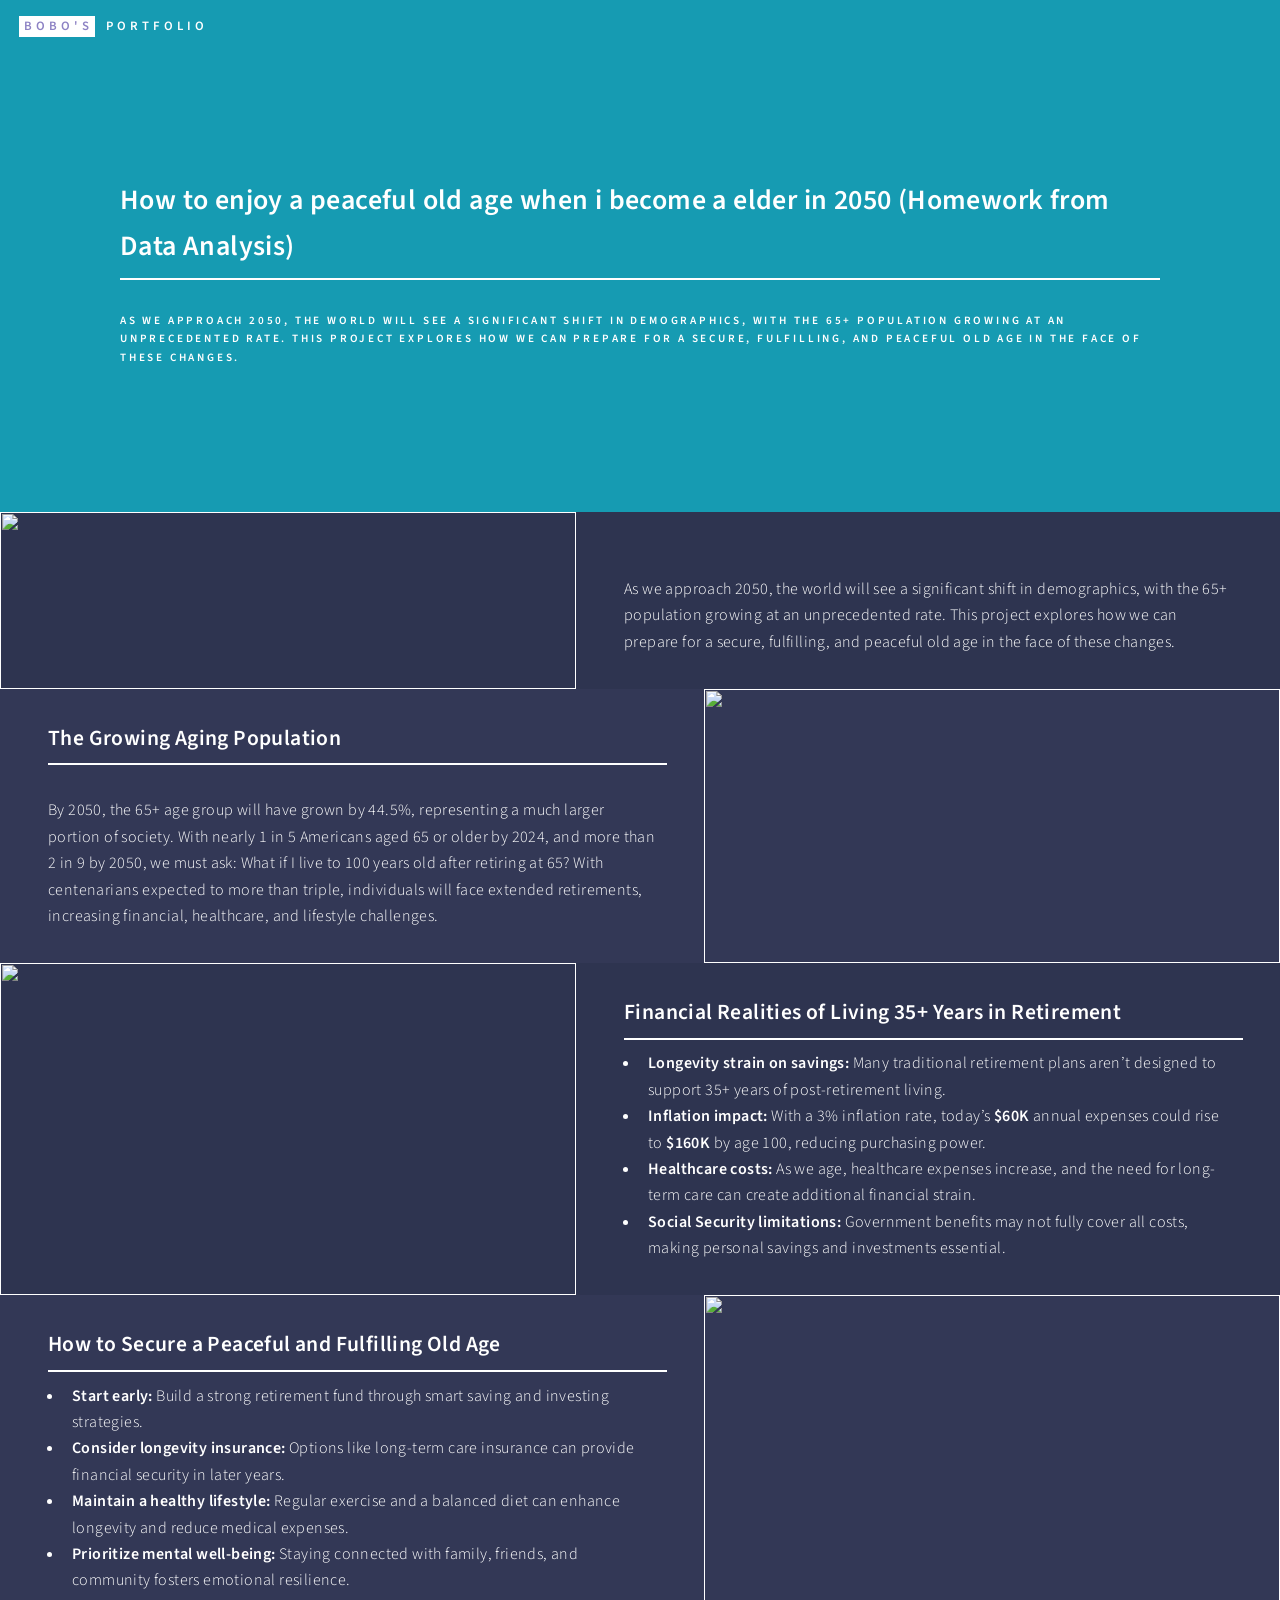
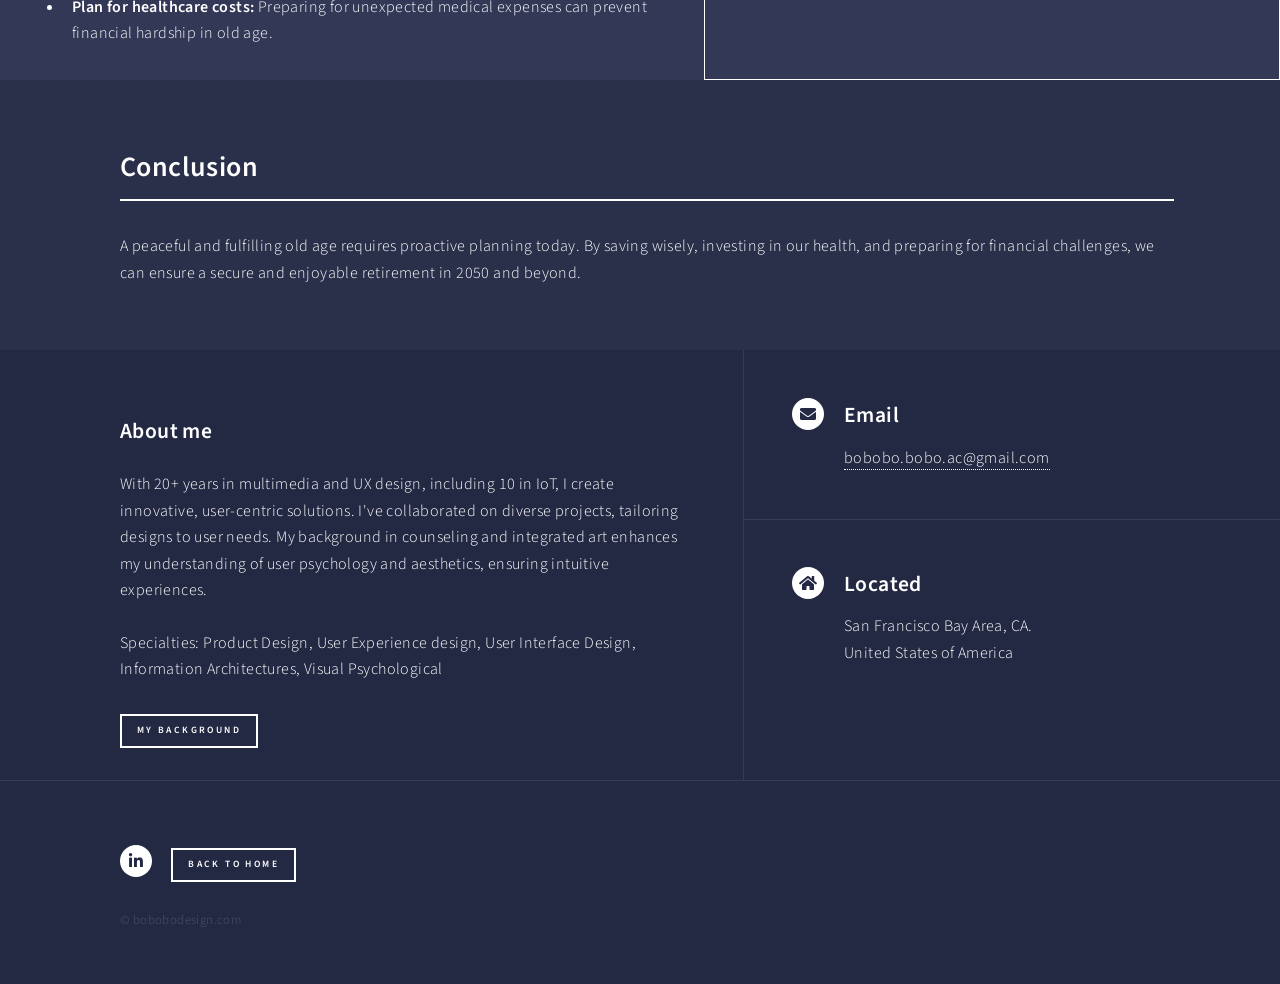
==== da1.html @ 15dc29a9 "Add files via upload" ====
<html>
	<head>
		<title>How to enjoy a peaceful old age when i become a elder in 2050 (Data Analysis Homework)
        </title>
		<meta charset="utf-8" />
		<meta name="viewport" content="width=device-width, initial-scale=1, user-scalable=no" />
		<link rel="stylesheet" href="assets/css/main.css" />
		<noscript><link rel="stylesheet" href="assets/css/noscript.css" /></noscript>
		<!-- Google tag (gtag.js) -->
<script async src="https://www.googletagmanager.com/gtag/js?id=G-2B6J5E05LQ"></script>
<script>
  window.dataLayer = window.dataLayer || [];
  function gtag(){dataLayer.push(arguments);}
  gtag('js', new Date());

  gtag('config', 'G-2B6J5E05LQ');
</script>
	</head>
	<body class="is-preload">

		<!-- Wrapper -->
			<div id="wrapper">

				<!-- Header -->
				<!-- Note: The "styleN" class below should match that of the banner element. -->
					<header id="header" class="alt style2">
						<a href="index.html" class="logo"><strong>BoBo's</strong> <span>Portfolio</span></a>
						
						
					</header>

				

				<!-- Banner -->
				<!-- Note: The "styleN" class below should match that of the header element. -->
					<section id="banner" class="style2">
						<div class="inner">
							<span class="image">
								<img src="images/DA/da.png" alt="" />
							</span>
							<header class="major">
								<h2>How to enjoy a peaceful old age when i become a elder in 2050 (Homework from Data Analysis)</h2>
							</header>
							<div class="content">
								<p>As we approach 2050, the world will see a significant shift in demographics, with the 65+ population growing at an unprecedented rate. This project explores how we can prepare for a secure, fulfilling, and peaceful old age in the face of these changes.</p>
								
							</div>
						</div>
					</section>

				<!-- Main -->
					<div id="main">

					

						<!-- Two -->
							<section id="two" class="spotlights">
								<section>
									<a href="" class="image">
										<img src="images/da/DA.001.jpeg" alt="" data-position="center center" />
									</a>
									<div class="content">
										<div class="inner">
											<header class="major">
											
											</header>
											<p>As we approach 2050, the world will see a significant shift in demographics, with the 65+ population growing at an unprecedented rate. This project explores how we can prepare for a secure, fulfilling, and peaceful old age in the face of these changes.</p>
											
										</div>
									</div>
								</section>
								
								<section>
									<a href="" class="image">
										<img src="images/da/DA.002.jpeg" alt="" data-position="25% 25%" />
									</a>
									<div class="content">
										<div class="inner">
											<header class="major">
												<h3>The Growing Aging Population</h3>
											</header>
											<p>By 2050, the 65+ age group will have grown by 44.5%, representing a much larger portion of society. With nearly 1 in 5 Americans aged 65 or older by 2024, and more than 2 in 9 by 2050, we must ask: What if I live to 100 years old after retiring at 65?

                                                With centenarians expected to more than triple, individuals will face extended retirements, increasing financial, healthcare, and lifestyle challenges.
												
										
											</p>
											
										</div>
									</div>
								</section>

                                <section>
									<a href="" class="image">
										<img src="images/da/DA.003.jpeg" alt="" data-position="center center" />
									</a>
									<div class="content">
										<div class="inner">
											<header class="major">
                                                <h3>Financial Realities of Living 35+ Years in Retirement</h3>
                                                <p>
                                                <ul>
                                                    <li><strong>Longevity strain on savings:</strong> Many traditional retirement plans aren’t designed to support 35+ years of post-retirement living.</li>
                                                    <li><strong>Inflation impact:</strong> With a 3% inflation rate, today’s <strong>$60K</strong> annual expenses could rise to <strong>$160K</strong> by age 100, reducing purchasing power.</li>
                                                    <li><strong>Healthcare costs:</strong> As we age, healthcare expenses increase, and the need for long-term care can create additional financial strain.</li>
                                                    <li><strong>Social Security limitations:</strong> Government benefits may not fully cover all costs, making personal savings and investments essential.</li>
                                                </ul></p>
										</div>
									</div>
								</section>
								
								<section>
									<a href="" class="image">
										<img src="images/da/DA.004.jpeg" alt="" data-position="25% 25%" />
									</a>
									<div class="content">
										<div class="inner">
											<header class="major">
                                                <h3>How to Secure a Peaceful and Fulfilling Old Age</h3>
                                                <ul>
                                                    <li><strong>Start early:</strong> Build a strong retirement fund through smart saving and investing strategies.</li>
                                                    <li><strong>Consider longevity insurance:</strong> Options like long-term care insurance can provide financial security in later years.</li>
                                                    <li><strong>Maintain a healthy lifestyle:</strong> Regular exercise and a balanced diet can enhance longevity and reduce medical expenses.</li>
                                                    <li><strong>Prioritize mental well-being:</strong> Staying connected with family, friends, and community fosters emotional resilience.</li>
                                                    <li><strong>Plan for healthcare costs:</strong> Preparing for unexpected medical expenses can prevent financial hardship in old age.</li>
                                                </ul>
											
										</div>
									</div>
								</section>
							</section>

						<!-- Three -->
							<section id="three">
								<div class="inner">
									<header class="major">
										<h2>Conclusion</h2>
									</header>
									<p>
                                    A peaceful and fulfilling old age requires proactive planning today. By saving wisely, investing in our health, and preparing for financial challenges, we can ensure a secure and enjoyable retirement in 2050 and beyond.	
									</p>	
								</div>
							</section>

					</div>

				<!-- Contact -->
				<section id="contact">
					<div class="inner">
						<section>
							<div>
								<h3>About me</h3>
								<p>With 20+ years in multimedia and UX design, including 10 in IoT, I create innovative, user-centric solutions. I've collaborated on diverse projects, tailoring designs to user needs. 
									My background in counseling and integrated art enhances my understanding of user psychology and aesthetics, ensuring intuitive experiences.</br></br>

									Specialties: Product Design, User Experience design, User Interface Design, Information Architectures, Visual Psychological
								</p>
							<a class="button small" href="cv.html">My background</a>
							</div>
						</section>
						<section class="split">
							<section>
								<div class="contact-method">
									<span class="icon solid alt fa-envelope"></span>
									<h3>Email</h3>
									<a href="#">bobobo.bobo.ac@gmail.com</a>
								</div>
							</section>
						
						
							<section>
								<div class="contact-method">
									<span class="icon solid alt fa-home"></span>
									<h3>Located</h3>
									<span>San Francisco Bay Area, CA.<br />
									United States of America</span>
								</div>
							</section>
						</section>
					</div>
				</section>

			<!-- Footer -->
				<footer id="footer">
					<div class="inner">
						<ul class="icons">
							
							<li><a href="https://www.linkedin.com/in/boboyee/" class="icon brands alt fa-linkedin-in" target="_blank"><span class="label">LinkedIn</span></a></li>
							<li><a class="button small" href="index.html">Back to home</a></li>
						</ul>
						<ul class="copyright">
							<li>&copy; bobobodesign.com</li>
						</ul>
					</div>
				</footer>

			</div>

		<!-- Scripts -->
			<script src="assets/js/jquery.min.js"></script>
			<script src="assets/js/jquery.scrolly.min.js"></script>
			<script src="assets/js/jquery.scrollex.min.js"></script>
			<script src="assets/js/browser.min.js"></script>
			<script src="assets/js/breakpoints.min.js"></script>
			<script src="assets/js/util.js"></script>
			<script src="assets/js/main.js"></script>

	</body>
</html>
---- assets/css/main.css ----
@import url(fontawesome-all.min.css);
@import url("https://fonts.googleapis.com/css?family=Source+Sans+Pro:300,300italic,600,600italic");

/*
	Forty by HTML5 UP
	html5up.net | @ajlkn
	Free for personal and commercial use under the CCA 3.0 license (html5up.net/license)
*/

html, body, div, span, applet, object,
iframe, h1, h2, h3, h4, h5, h6, p, blockquote,
pre, a, abbr, acronym, address, big, cite,
code, del, dfn, em, img, ins, kbd, q, s, samp,
small, strike, strong, sub, sup, tt, var, b,
u, i, center, dl, dt, dd, ol, ul, li, fieldset,
form, label, legend, table, caption, tbody,
tfoot, thead, tr, th, td, article, aside,
canvas, details, embed, figure, figcaption,
footer, header, hgroup, menu, nav, output, ruby,
section, summary, time, mark, audio, video {
	margin: 0;
	padding: 0;
	border: 0;
	font-size: 100%;
	font: inherit;
	vertical-align: baseline;}

article, aside, details, figcaption, figure,
footer, header, hgroup, menu, nav, section {
	display: block;}

body {
	line-height: 1;
}

ol, ul {
	list-style: none;
}

blockquote, q {
	quotes: none;
}

	blockquote:before, blockquote:after, q:before, q:after {
		content: '';
		content: none;
	}

table {
	border-collapse: collapse;
	border-spacing: 0;
}

body {
	-webkit-text-size-adjust: none;
}

mark {
	background-color: transparent;
	color: inherit;
}

input::-moz-focus-inner {
	border: 0;
	padding: 0;
}

input, select, textarea {
	-moz-appearance: none;
	-webkit-appearance: none;
	-ms-appearance: none;
	appearance: none;
}

/* Basic */

	@-ms-viewport {
		width: device-width;
	}

	body {
		-ms-overflow-style: scrollbar;
	}

	@media screen and (max-width: 480px) {

		html, body {
			min-width: 320px;
		}

	}

	html {
		box-sizing: border-box;
	}

	*, *:before, *:after {
		box-sizing: inherit;
	}

	body {
		background: #242943;
	}

		body.is-preload *, body.is-preload *:before, body.is-preload *:after {
			-moz-animation: none !important;
			-webkit-animation: none !important;
			-ms-animation: none !important;
			animation: none !important;
			-moz-transition: none !important;
			-webkit-transition: none !important;
			-ms-transition: none !important;
			transition: none !important;
		}

/* Type */

	body, input, select, textarea {
		color: #ffffff;
		font-family: "Source Sans Pro", Helvetica, sans-serif;
		font-size: 17pt;
		font-weight: 300;
		letter-spacing: 0.025em;
		line-height: 1.65;
	}

		@media screen and (max-width: 1680px) {

			body, input, select, textarea {
				font-size: 14pt;
			}

		}

		@media screen and (max-width: 1280px) {

			body, input, select, textarea {
				font-size: 12pt;
			}

		}

		@media screen and (max-width: 360px) {

			body, input, select, textarea {
				font-size: 11pt;
			}

		}

	a {
		-moz-transition: color 0.2s ease-in-out, border-bottom-color 0.2s ease-in-out;
		-webkit-transition: color 0.2s ease-in-out, border-bottom-color 0.2s ease-in-out;
		-ms-transition: color 0.2s ease-in-out, border-bottom-color 0.2s ease-in-out;
		transition: color 0.2s ease-in-out, border-bottom-color 0.2s ease-in-out;
		border-bottom: dotted 1px;
		color: inherit;
		text-decoration: none;
	}

		a:hover {
			border-bottom-color: transparent;
			color: #9bf1ff !important;
		}

		a:active {
			color: #53e3fb !important;
		}

	strong, b {
		color: #ffffff;
		font-weight: 600;
	}

	em, i {
		font-style: italic;
	}

	p {
		margin: 0 0 2em 0;
	}

	h1, h2, h3, h4, h5, h6 {
		color: #ffffff;
		font-weight: 600;
		line-height: 1.65;
		margin: 0 0 1em 0;
	}

		h1 a, h2 a, h3 a, h4 a, h5 a, h6 a {
			color: inherit;
			border-bottom: 0;
		}

	h1 {
		font-size: 2.5em;
	}

	h2 {
		font-size: 1.75em;
	}

	h3 {
		font-size: 1.35em;
	}

	h4 {
		font-size: 1.1em;
	}

	h5 {
		font-size: 0.9em;
	}

	h6 {
		font-size: 0.7em;
	}

	@media screen and (max-width: 736px) {

		h1 {
			font-size: 2em;
		}

		h2 {
			font-size: 1.5em;
		}

		h3 {
			font-size: 1.25em;
		}

	}

	sub {
		font-size: 0.8em;
		position: relative;
		top: 0.5em;
	}

	sup {
		font-size: 0.8em;
		position: relative;
		top: -0.5em;
	}

	blockquote {
		border-left: solid 4px rgba(212, 212, 255, 0.1);
		font-style: italic;
		margin: 0 0 2em 0;
		padding: 0.5em 0 0.5em 2em;
	}

	code {
		background: rgba(212, 212, 255, 0.035);
		font-family: "Courier New", monospace;
		font-size: 0.9em;
		margin: 0 0.25em;
		padding: 0.25em 0.65em;
	}

	pre {
		-webkit-overflow-scrolling: touch;
		font-family: "Courier New", monospace;
		font-size: 0.9em;
		margin: 0 0 2em 0;
	}

		pre code {
			display: block;
			line-height: 1.75;
			padding: 1em 1.5em;
			overflow-x: auto;
		}

	hr {
		border: 0;
		border-bottom: solid 1px rgba(212, 212, 255, 0.1);
		margin: 2em 0;
	}

		hr.major {
			margin: 3em 0;
		}

	.align-left {
		text-align: left;
	}

	.align-center {
		text-align: center;
	}

	.align-right {
		text-align: right;
	}

/* Row */

	.row {
		display: flex;
		flex-wrap: wrap;
		box-sizing: border-box;
		align-items: stretch;
	}

		.row > * {
			box-sizing: border-box;
		}

		.row.gtr-uniform > * > :last-child {
			margin-bottom: 0;
		}

		.row.aln-left {
			justify-content: flex-start;
		}

		.row.aln-center {
			justify-content: center;
		}

		.row.aln-right {
			justify-content: flex-end;
		}

		.row.aln-top {
			align-items: flex-start;
		}

		.row.aln-middle {
			align-items: center;
		}

		.row.aln-bottom {
			align-items: flex-end;
		}

		.row > .imp {
			order: -1;
		}

		.row > .col-1 {
			width: 8.33333%;
		}

		.row > .off-1 {
			margin-left: 8.33333%;
		}

		.row > .col-2 {
			width: 16.66667%;
		}

		.row > .off-2 {
			margin-left: 16.66667%;
		}

		.row > .col-3 {
			width: 25%;
		}

		.row > .off-3 {
			margin-left: 25%;
		}

		.row > .col-4 {
			width: 33.33333%;
		}

		.row > .off-4 {
			margin-left: 33.33333%;
		}

		.row > .col-5 {
			width: 41.66667%;
		}

		.row > .off-5 {
			margin-left: 41.66667%;
		}

		.row > .col-6 {
			width: 50%;
		}

		.row > .off-6 {
			margin-left: 50%;
		}

		.row > .col-7 {
			width: 58.33333%;
		}

		.row > .off-7 {
			margin-left: 58.33333%;
		}

		.row > .col-8 {
			width: 66.66667%;
		}

		.row > .off-8 {
			margin-left: 66.66667%;
		}

		.row > .col-9 {
			width: 75%;
		}

		.row > .off-9 {
			margin-left: 75%;
		}

		.row > .col-10 {
			width: 83.33333%;
		}

		.row > .off-10 {
			margin-left: 83.33333%;
		}

		.row > .col-11 {
			width: 91.66667%;
		}

		.row > .off-11 {
			margin-left: 91.66667%;
		}

		.row > .col-12 {
			width: 100%;
		}

		.row > .off-12 {
			margin-left: 100%;
		}

		.row.gtr-0 {
			margin-top: 0;
			margin-left: 0em;
		}

			.row.gtr-0 > * {
				padding: 0 0 0 0em;
			}

			.row.gtr-0.gtr-uniform {
				margin-top: 0em;
			}

				.row.gtr-0.gtr-uniform > * {
					padding-top: 0em;
				}

		.row.gtr-25 {
			margin-top: 0;
			margin-left: -0.5em;
		}

			.row.gtr-25 > * {
				padding: 0 0 0 0.5em;
			}

			.row.gtr-25.gtr-uniform {
				margin-top: -0.5em;
			}

				.row.gtr-25.gtr-uniform > * {
					padding-top: 0.5em;
				}

		.row.gtr-50 {
			margin-top: 0;
			margin-left: -1em;
		}

			.row.gtr-50 > * {
				padding: 0 0 0 1em;
			}

			.row.gtr-50.gtr-uniform {
				margin-top: -1em;
			}

				.row.gtr-50.gtr-uniform > * {
					padding-top: 1em;
				}

		.row {
			margin-top: 0;
			margin-left: -2em;
		}

			.row > * {
				padding: 0 0 0 2em;
			}

			.row.gtr-uniform {
				margin-top: -2em;
			}

				.row.gtr-uniform > * {
					padding-top: 2em;
				}

		.row.gtr-150 {
			margin-top: 0;
			margin-left: -3em;
		}

			.row.gtr-150 > * {
				padding: 0 0 0 3em;
			}

			.row.gtr-150.gtr-uniform {
				margin-top: -3em;
			}

				.row.gtr-150.gtr-uniform > * {
					padding-top: 3em;
				}

		.row.gtr-200 {
			margin-top: 0;
			margin-left: -4em;
		}

			.row.gtr-200 > * {
				padding: 0 0 0 4em;
			}

			.row.gtr-200.gtr-uniform {
				margin-top: -4em;
			}

				.row.gtr-200.gtr-uniform > * {
					padding-top: 4em;
				}

		@media screen and (max-width: 1680px) {

			.row {
				display: flex;
				flex-wrap: wrap;
				box-sizing: border-box;
				align-items: stretch;
			}

				.row > * {
					box-sizing: border-box;
				}

				.row.gtr-uniform > * > :last-child {
					margin-bottom: 0;
				}

				.row.aln-left {
					justify-content: flex-start;
				}

				.row.aln-center {
					justify-content: center;
				}

				.row.aln-right {
					justify-content: flex-end;
				}

				.row.aln-top {
					align-items: flex-start;
				}

				.row.aln-middle {
					align-items: center;
				}

				.row.aln-bottom {
					align-items: flex-end;
				}

				.row > .imp-xlarge {
					order: -1;
				}

				.row > .col-1-xlarge {
					width: 8.33333%;
				}

				.row > .off-1-xlarge {
					margin-left: 8.33333%;
				}

				.row > .col-2-xlarge {
					width: 16.66667%;
				}

				.row > .off-2-xlarge {
					margin-left: 16.66667%;
				}

				.row > .col-3-xlarge {
					width: 25%;
				}

				.row > .off-3-xlarge {
					margin-left: 25%;
				}

				.row > .col-4-xlarge {
					width: 33.33333%;
				}

				.row > .off-4-xlarge {
					margin-left: 33.33333%;
				}

				.row > .col-5-xlarge {
					width: 41.66667%;
				}

				.row > .off-5-xlarge {
					margin-left: 41.66667%;
				}

				.row > .col-6-xlarge {
					width: 50%;
				}

				.row > .off-6-xlarge {
					margin-left: 50%;
				}

				.row > .col-7-xlarge {
					width: 58.33333%;
				}

				.row > .off-7-xlarge {
					margin-left: 58.33333%;
				}

				.row > .col-8-xlarge {
					width: 66.66667%;
				}

				.row > .off-8-xlarge {
					margin-left: 66.66667%;
				}

				.row > .col-9-xlarge {
					width: 75%;
				}

				.row > .off-9-xlarge {
					margin-left: 75%;
				}

				.row > .col-10-xlarge {
					width: 83.33333%;
				}

				.row > .off-10-xlarge {
					margin-left: 83.33333%;
				}

				.row > .col-11-xlarge {
					width: 91.66667%;
				}

				.row > .off-11-xlarge {
					margin-left: 91.66667%;
				}

				.row > .col-12-xlarge {
					width: 100%;
				}

				.row > .off-12-xlarge {
					margin-left: 100%;
				}

				.row.gtr-0 {
					margin-top: 0;
					margin-left: 0em;
				}

					.row.gtr-0 > * {
						padding: 0 0 0 0em;
					}

					.row.gtr-0.gtr-uniform {
						margin-top: 0em;
					}

						.row.gtr-0.gtr-uniform > * {
							padding-top: 0em;
						}

				.row.gtr-25 {
					margin-top: 0;
					margin-left: -0.5em;
				}

					.row.gtr-25 > * {
						padding: 0 0 0 0.5em;
					}

					.row.gtr-25.gtr-uniform {
						margin-top: -0.5em;
					}

						.row.gtr-25.gtr-uniform > * {
							padding-top: 0.5em;
						}

				.row.gtr-50 {
					margin-top: 0;
					margin-left: -1em;
				}

					.row.gtr-50 > * {
						padding: 0 0 0 1em;
					}

					.row.gtr-50.gtr-uniform {
						margin-top: -1em;
					}

						.row.gtr-50.gtr-uniform > * {
							padding-top: 1em;
						}

				.row {
					margin-top: 0;
					margin-left: -2em;
				}

					.row > * {
						padding: 0 0 0 2em;
					}

					.row.gtr-uniform {
						margin-top: -2em;
					}

						.row.gtr-uniform > * {
							padding-top: 2em;
						}

				.row.gtr-150 {
					margin-top: 0;
					margin-left: -3em;
				}

					.row.gtr-150 > * {
						padding: 0 0 0 3em;
					}

					.row.gtr-150.gtr-uniform {
						margin-top: -3em;
					}

						.row.gtr-150.gtr-uniform > * {
							padding-top: 3em;
						}

				.row.gtr-200 {
					margin-top: 0;
					margin-left: -4em;
				}

					.row.gtr-200 > * {
						padding: 0 0 0 4em;
					}

					.row.gtr-200.gtr-uniform {
						margin-top: -4em;
					}

						.row.gtr-200.gtr-uniform > * {
							padding-top: 4em;
						}

		}

		@media screen and (max-width: 1280px) {

			.row {
				display: flex;
				flex-wrap: wrap;
				box-sizing: border-box;
				align-items: stretch;
			}

				.row > * {
					box-sizing: border-box;
				}

				.row.gtr-uniform > * > :last-child {
					margin-bottom: 0;
				}

				.row.aln-left {
					justify-content: flex-start;
				}

				.row.aln-center {
					justify-content: center;
				}

				.row.aln-right {
					justify-content: flex-end;
				}

				.row.aln-top {
					align-items: flex-start;
				}

				.row.aln-middle {
					align-items: center;
				}

				.row.aln-bottom {
					align-items: flex-end;
				}

				.row > .imp-large {
					order: -1;
				}

				.row > .col-1-large {
					width: 8.33333%;
				}

				.row > .off-1-large {
					margin-left: 8.33333%;
				}

				.row > .col-2-large {
					width: 16.66667%;
				}

				.row > .off-2-large {
					margin-left: 16.66667%;
				}

				.row > .col-3-large {
					width: 25%;
				}

				.row > .off-3-large {
					margin-left: 25%;
				}

				.row > .col-4-large {
					width: 33.33333%;
				}

				.row > .off-4-large {
					margin-left: 33.33333%;
				}

				.row > .col-5-large {
					width: 41.66667%;
				}

				.row > .off-5-large {
					margin-left: 41.66667%;
				}

				.row > .col-6-large {
					width: 50%;
				}

				.row > .off-6-large {
					margin-left: 50%;
				}

				.row > .col-7-large {
					width: 58.33333%;
				}

				.row > .off-7-large {
					margin-left: 58.33333%;
				}

				.row > .col-8-large {
					width: 66.66667%;
				}

				.row > .off-8-large {
					margin-left: 66.66667%;
				}

				.row > .col-9-large {
					width: 75%;
				}

				.row > .off-9-large {
					margin-left: 75%;
				}

				.row > .col-10-large {
					width: 83.33333%;
				}

				.row > .off-10-large {
					margin-left: 83.33333%;
				}

				.row > .col-11-large {
					width: 91.66667%;
				}

				.row > .off-11-large {
					margin-left: 91.66667%;
				}

				.row > .col-12-large {
					width: 100%;
				}

				.row > .off-12-large {
					margin-left: 100%;
				}

				.row.gtr-0 {
					margin-top: 0;
					margin-left: 0em;
				}

					.row.gtr-0 > * {
						padding: 0 0 0 0em;
					}

					.row.gtr-0.gtr-uniform {
						margin-top: 0em;
					}

						.row.gtr-0.gtr-uniform > * {
							padding-top: 0em;
						}

				.row.gtr-25 {
					margin-top: 0;
					margin-left: -0.375em;
				}

					.row.gtr-25 > * {
						padding: 0 0 0 0.375em;
					}

					.row.gtr-25.gtr-uniform {
						margin-top: -0.375em;
					}

						.row.gtr-25.gtr-uniform > * {
							padding-top: 0.375em;
						}

				.row.gtr-50 {
					margin-top: 0;
					margin-left: -0.75em;
				}

					.row.gtr-50 > * {
						padding: 0 0 0 0.75em;
					}

					.row.gtr-50.gtr-uniform {
						margin-top: -0.75em;
					}

						.row.gtr-50.gtr-uniform > * {
							padding-top: 0.75em;
						}

				.row {
					margin-top: 0;
					margin-left: -1.5em;
				}

					.row > * {
						padding: 0 0 0 1.5em;
					}

					.row.gtr-uniform {
						margin-top: -1.5em;
					}

						.row.gtr-uniform > * {
							padding-top: 1.5em;
						}

				.row.gtr-150 {
					margin-top: 0;
					margin-left: -2.25em;
				}

					.row.gtr-150 > * {
						padding: 0 0 0 2.25em;
					}

					.row.gtr-150.gtr-uniform {
						margin-top: -2.25em;
					}

						.row.gtr-150.gtr-uniform > * {
							padding-top: 2.25em;
						}

				.row.gtr-200 {
					margin-top: 0;
					margin-left: -3em;
				}

					.row.gtr-200 > * {
						padding: 0 0 0 3em;
					}

					.row.gtr-200.gtr-uniform {
						margin-top: -3em;
					}

						.row.gtr-200.gtr-uniform > * {
							padding-top: 3em;
						}

		}

		@media screen and (max-width: 980px) {

			.row {
				display: flex;
				flex-wrap: wrap;
				box-sizing: border-box;
				align-items: stretch;
			}

				.row > * {
					box-sizing: border-box;
				}

				.row.gtr-uniform > * > :last-child {
					margin-bottom: 0;
				}

				.row.aln-left {
					justify-content: flex-start;
				}

				.row.aln-center {
					justify-content: center;
				}

				.row.aln-right {
					justify-content: flex-end;
				}

				.row.aln-top {
					align-items: flex-start;
				}

				.row.aln-middle {
					align-items: center;
				}

				.row.aln-bottom {
					align-items: flex-end;
				}

				.row > .imp-medium {
					order: -1;
				}

				.row > .col-1-medium {
					width: 8.33333%;
				}

				.row > .off-1-medium {
					margin-left: 8.33333%;
				}

				.row > .col-2-medium {
					width: 16.66667%;
				}

				.row > .off-2-medium {
					margin-left: 16.66667%;
				}

				.row > .col-3-medium {
					width: 25%;
				}

				.row > .off-3-medium {
					margin-left: 25%;
				}

				.row > .col-4-medium {
					width: 33.33333%;
				}

				.row > .off-4-medium {
					margin-left: 33.33333%;
				}

				.row > .col-5-medium {
					width: 41.66667%;
				}

				.row > .off-5-medium {
					margin-left: 41.66667%;
				}

				.row > .col-6-medium {
					width: 50%;
				}

				.row > .off-6-medium {
					margin-left: 50%;
				}

				.row > .col-7-medium {
					width: 58.33333%;
				}

				.row > .off-7-medium {
					margin-left: 58.33333%;
				}

				.row > .col-8-medium {
					width: 66.66667%;
				}

				.row > .off-8-medium {
					margin-left: 66.66667%;
				}

				.row > .col-9-medium {
					width: 75%;
				}

				.row > .off-9-medium {
					margin-left: 75%;
				}

				.row > .col-10-medium {
					width: 83.33333%;
				}

				.row > .off-10-medium {
					margin-left: 83.33333%;
				}

				.row > .col-11-medium {
					width: 91.66667%;
				}

				.row > .off-11-medium {
					margin-left: 91.66667%;
				}

				.row > .col-12-medium {
					width: 100%;
				}

				.row > .off-12-medium {
					margin-left: 100%;
				}

				.row.gtr-0 {
					margin-top: 0;
					margin-left: 0em;
				}

					.row.gtr-0 > * {
						padding: 0 0 0 0em;
					}

					.row.gtr-0.gtr-uniform {
						margin-top: 0em;
					}

						.row.gtr-0.gtr-uniform > * {
							padding-top: 0em;
						}

				.row.gtr-25 {
					margin-top: 0;
					margin-left: -0.375em;
				}

					.row.gtr-25 > * {
						padding: 0 0 0 0.375em;
					}

					.row.gtr-25.gtr-uniform {
						margin-top: -0.375em;
					}

						.row.gtr-25.gtr-uniform > * {
							padding-top: 0.375em;
						}

				.row.gtr-50 {
					margin-top: 0;
					margin-left: -0.75em;
				}

					.row.gtr-50 > * {
						padding: 0 0 0 0.75em;
					}

					.row.gtr-50.gtr-uniform {
						margin-top: -0.75em;
					}

						.row.gtr-50.gtr-uniform > * {
							padding-top: 0.75em;
						}

				.row {
					margin-top: 0;
					margin-left: -1.5em;
				}

					.row > * {
						padding: 0 0 0 1.5em;
					}

					.row.gtr-uniform {
						margin-top: -1.5em;
					}

						.row.gtr-uniform > * {
							padding-top: 1.5em;
						}

				.row.gtr-150 {
					margin-top: 0;
					margin-left: -2.25em;
				}

					.row.gtr-150 > * {
						padding: 0 0 0 2.25em;
					}

					.row.gtr-150.gtr-uniform {
						margin-top: -2.25em;
					}

						.row.gtr-150.gtr-uniform > * {
							padding-top: 2.25em;
						}

				.row.gtr-200 {
					margin-top: 0;
					margin-left: -3em;
				}

					.row.gtr-200 > * {
						padding: 0 0 0 3em;
					}

					.row.gtr-200.gtr-uniform {
						margin-top: -3em;
					}

						.row.gtr-200.gtr-uniform > * {
							padding-top: 3em;
						}

		}

		@media screen and (max-width: 736px) {

			.row {
				display: flex;
				flex-wrap: wrap;
				box-sizing: border-box;
				align-items: stretch;
			}

				.row > * {
					box-sizing: border-box;
				}

				.row.gtr-uniform > * > :last-child {
					margin-bottom: 0;
				}

				.row.aln-left {
					justify-content: flex-start;
				}

				.row.aln-center {
					justify-content: center;
				}

				.row.aln-right {
					justify-content: flex-end;
				}

				.row.aln-top {
					align-items: flex-start;
				}

				.row.aln-middle {
					align-items: center;
				}

				.row.aln-bottom {
					align-items: flex-end;
				}

				.row > .imp-small {
					order: -1;
				}

				.row > .col-1-small {
					width: 8.33333%;
				}

				.row > .off-1-small {
					margin-left: 8.33333%;
				}

				.row > .col-2-small {
					width: 16.66667%;
				}

				.row > .off-2-small {
					margin-left: 16.66667%;
				}

				.row > .col-3-small {
					width: 25%;
				}

				.row > .off-3-small {
					margin-left: 25%;
				}

				.row > .col-4-small {
					width: 33.33333%;
				}

				.row > .off-4-small {
					margin-left: 33.33333%;
				}

				.row > .col-5-small {
					width: 41.66667%;
				}

				.row > .off-5-small {
					margin-left: 41.66667%;
				}

				.row > .col-6-small {
					width: 50%;
				}

				.row > .off-6-small {
					margin-left: 50%;
				}

				.row > .col-7-small {
					width: 58.33333%;
				}

				.row > .off-7-small {
					margin-left: 58.33333%;
				}

				.row > .col-8-small {
					width: 66.66667%;
				}

				.row > .off-8-small {
					margin-left: 66.66667%;
				}

				.row > .col-9-small {
					width: 75%;
				}

				.row > .off-9-small {
					margin-left: 75%;
				}

				.row > .col-10-small {
					width: 83.33333%;
				}

				.row > .off-10-small {
					margin-left: 83.33333%;
				}

				.row > .col-11-small {
					width: 91.66667%;
				}

				.row > .off-11-small {
					margin-left: 91.66667%;
				}

				.row > .col-12-small {
					width: 100%;
				}

				.row > .off-12-small {
					margin-left: 100%;
				}

				.row.gtr-0 {
					margin-top: 0;
					margin-left: 0em;
				}

					.row.gtr-0 > * {
						padding: 0 0 0 0em;
					}

					.row.gtr-0.gtr-uniform {
						margin-top: 0em;
					}

						.row.gtr-0.gtr-uniform > * {
							padding-top: 0em;
						}

				.row.gtr-25 {
					margin-top: 0;
					margin-left: -0.3125em;
				}

					.row.gtr-25 > * {
						padding: 0 0 0 0.3125em;
					}

					.row.gtr-25.gtr-uniform {
						margin-top: -0.3125em;
					}

						.row.gtr-25.gtr-uniform > * {
							padding-top: 0.3125em;
						}

				.row.gtr-50 {
					margin-top: 0;
					margin-left: -0.625em;
				}

					.row.gtr-50 > * {
						padding: 0 0 0 0.625em;
					}

					.row.gtr-50.gtr-uniform {
						margin-top: -0.625em;
					}

						.row.gtr-50.gtr-uniform > * {
							padding-top: 0.625em;
						}

				.row {
					margin-top: 0;
					margin-left: -1.25em;
				}

					.row > * {
						padding: 0 0 0 1.25em;
					}

					.row.gtr-uniform {
						margin-top: -1.25em;
					}

						.row.gtr-uniform > * {
							padding-top: 1.25em;
						}

				.row.gtr-150 {
					margin-top: 0;
					margin-left: -1.875em;
				}

					.row.gtr-150 > * {
						padding: 0 0 0 1.875em;
					}

					.row.gtr-150.gtr-uniform {
						margin-top: -1.875em;
					}

						.row.gtr-150.gtr-uniform > * {
							padding-top: 1.875em;
						}

				.row.gtr-200 {
					margin-top: 0;
					margin-left: -2.5em;
				}

					.row.gtr-200 > * {
						padding: 0 0 0 2.5em;
					}

					.row.gtr-200.gtr-uniform {
						margin-top: -2.5em;
					}

						.row.gtr-200.gtr-uniform > * {
							padding-top: 2.5em;
						}

		}

		@media screen and (max-width: 480px) {

			.row {
				display: flex;
				flex-wrap: wrap;
				box-sizing: border-box;
				align-items: stretch;
			}

				.row > * {
					box-sizing: border-box;
				}

				.row.gtr-uniform > * > :last-child {
					margin-bottom: 0;
				}

				.row.aln-left {
					justify-content: flex-start;
				}

				.row.aln-center {
					justify-content: center;
				}

				.row.aln-right {
					justify-content: flex-end;
				}

				.row.aln-top {
					align-items: flex-start;
				}

				.row.aln-middle {
					align-items: center;
				}

				.row.aln-bottom {
					align-items: flex-end;
				}

				.row > .imp-xsmall {
					order: -1;
				}

				.row > .col-1-xsmall {
					width: 8.33333%;
				}

				.row > .off-1-xsmall {
					margin-left: 8.33333%;
				}

				.row > .col-2-xsmall {
					width: 16.66667%;
				}

				.row > .off-2-xsmall {
					margin-left: 16.66667%;
				}

				.row > .col-3-xsmall {
					width: 25%;
				}

				.row > .off-3-xsmall {
					margin-left: 25%;
				}

				.row > .col-4-xsmall {
					width: 33.33333%;
				}

				.row > .off-4-xsmall {
					margin-left: 33.33333%;
				}

				.row > .col-5-xsmall {
					width: 41.66667%;
				}

				.row > .off-5-xsmall {
					margin-left: 41.66667%;
				}

				.row > .col-6-xsmall {
					width: 50%;
				}

				.row > .off-6-xsmall {
					margin-left: 50%;
				}

				.row > .col-7-xsmall {
					width: 58.33333%;
				}

				.row > .off-7-xsmall {
					margin-left: 58.33333%;
				}

				.row > .col-8-xsmall {
					width: 66.66667%;
				}

				.row > .off-8-xsmall {
					margin-left: 66.66667%;
				}

				.row > .col-9-xsmall {
					width: 75%;
				}

				.row > .off-9-xsmall {
					margin-left: 75%;
				}

				.row > .col-10-xsmall {
					width: 83.33333%;
				}

				.row > .off-10-xsmall {
					margin-left: 83.33333%;
				}

				.row > .col-11-xsmall {
					width: 91.66667%;
				}

				.row > .off-11-xsmall {
					margin-left: 91.66667%;
				}

				.row > .col-12-xsmall {
					width: 100%;
				}

				.row > .off-12-xsmall {
					margin-left: 100%;
				}

				.row.gtr-0 {
					margin-top: 0;
					margin-left: 0em;
				}

					.row.gtr-0 > * {
						padding: 0 0 0 0em;
					}

					.row.gtr-0.gtr-uniform {
						margin-top: 0em;
					}

						.row.gtr-0.gtr-uniform > * {
							padding-top: 0em;
						}

				.row.gtr-25 {
					margin-top: 0;
					margin-left: -0.3125em;
				}

					.row.gtr-25 > * {
						padding: 0 0 0 0.3125em;
					}

					.row.gtr-25.gtr-uniform {
						margin-top: -0.3125em;
					}

						.row.gtr-25.gtr-uniform > * {
							padding-top: 0.3125em;
						}

				.row.gtr-50 {
					margin-top: 0;
					margin-left: -0.625em;
				}

					.row.gtr-50 > * {
						padding: 0 0 0 0.625em;
					}

					.row.gtr-50.gtr-uniform {
						margin-top: -0.625em;
					}

						.row.gtr-50.gtr-uniform > * {
							padding-top: 0.625em;
						}

				.row {
					margin-top: 0;
					margin-left: -1.25em;
				}

					.row > * {
						padding: 0 0 0 1.25em;
					}

					.row.gtr-uniform {
						margin-top: -1.25em;
					}

						.row.gtr-uniform > * {
							padding-top: 1.25em;
						}

				.row.gtr-150 {
					margin-top: 0;
					margin-left: -1.875em;
				}

					.row.gtr-150 > * {
						padding: 0 0 0 1.875em;
					}

					.row.gtr-150.gtr-uniform {
						margin-top: -1.875em;
					}

						.row.gtr-150.gtr-uniform > * {
							padding-top: 1.875em;
						}

				.row.gtr-200 {
					margin-top: 0;
					margin-left: -2.5em;
				}

					.row.gtr-200 > * {
						padding: 0 0 0 2.5em;
					}

					.row.gtr-200.gtr-uniform {
						margin-top: -2.5em;
					}

						.row.gtr-200.gtr-uniform > * {
							padding-top: 2.5em;
						}

		}

/* Section/Article */

	section.special, article.special {
		text-align: center;
	}

	header.major {
		width: -moz-max-content;
		width: -webkit-max-content;
		width: -ms-max-content;
		width: auto;
		margin-bottom: 2em;
	}

		header.major > :first-child {
			margin-bottom: 0;
			width: calc(100% + 0.5em);
		}

			header.major > :first-child:after {
				content: '';
				background-color: #ffffff;
				display: block;
				height: 2px;
				margin: 0.325em 0 0.5em 0;
				width: 100%;
			}

		header.major > p {
			font-size: 0.7em;
			font-weight: 600;
			letter-spacing: 0.25em;
			margin-bottom: 0;
			text-transform: uppercase;
		}

		body.is-ie header.major > :first-child:after {
			max-width: 9em;
		}

		body.is-ie header.major > h1:after {
			max-width: 100% !important;
		}

	@media screen and (max-width: 736px) {

		header.major > p br {
			display: none;
		}

	}

/* Form */

	form {
		margin: 0 0 2em 0;
	}

		form > :last-child {
			margin-bottom: 0;
		}

		form > .fields {
			display: -moz-flex;
			display: -webkit-flex;
			display: -ms-flex;
			display: flex;
			-moz-flex-wrap: wrap;
			-webkit-flex-wrap: wrap;
			-ms-flex-wrap: wrap;
			flex-wrap: wrap;
			width: calc(100% + 3em);
			margin: -1.5em 0 2em -1.5em;
		}

			form > .fields > .field {
				-moz-flex-grow: 0;
				-webkit-flex-grow: 0;
				-ms-flex-grow: 0;
				flex-grow: 0;
				-moz-flex-shrink: 0;
				-webkit-flex-shrink: 0;
				-ms-flex-shrink: 0;
				flex-shrink: 0;
				padding: 1.5em 0 0 1.5em;
				width: calc(100% - 1.5em);
			}

				form > .fields > .field.half {
					width: calc(50% - 0.75em);
				}

				form > .fields > .field.third {
					width: calc(100%/3 - 0.5em);
				}

				form > .fields > .field.quarter {
					width: calc(25% - 0.375em);
				}

		@media screen and (max-width: 480px) {

			form > .fields {
				width: calc(100% + 3em);
				margin: -1.5em 0 2em -1.5em;
			}

				form > .fields > .field {
					padding: 1.5em 0 0 1.5em;
					width: calc(100% - 1.5em);
				}

					form > .fields > .field.half {
						width: calc(100% - 1.5em);
					}

					form > .fields > .field.third {
						width: calc(100% - 1.5em);
					}

					form > .fields > .field.quarter {
						width: calc(100% - 1.5em);
					}

		}

	label {
		color: #ffffff;
		display: block;
		font-size: 0.8em;
		font-weight: 600;
		letter-spacing: 0.25em;
		margin: 0 0 1em 0;
		text-transform: uppercase;
	}

	input[type="text"],
	input[type="password"],
	input[type="email"],
	input[type="tel"],
	input[type="search"],
	input[type="url"],
	select,
	textarea {
		-moz-appearance: none;
		-webkit-appearance: none;
		-ms-appearance: none;
		appearance: none;
		background: rgba(212, 212, 255, 0.035);
		border: none;
		border-radius: 0;
		color: inherit;
		display: block;
		outline: 0;
		padding: 0 1em;
		text-decoration: none;
		width: 100%;
	}

		input[type="text"]:invalid,
		input[type="password"]:invalid,
		input[type="email"]:invalid,
		input[type="tel"]:invalid,
		input[type="search"]:invalid,
		input[type="url"]:invalid,
		select:invalid,
		textarea:invalid {
			box-shadow: none;
		}

		input[type="text"]:focus,
		input[type="password"]:focus,
		input[type="email"]:focus,
		input[type="tel"]:focus,
		input[type="search"]:focus,
		input[type="url"]:focus,
		select:focus,
		textarea:focus {
			border-color: #9bf1ff;
			box-shadow: 0 0 0 2px #9bf1ff;
		}

	select {
		background-image: url("data:image/svg+xml;charset=utf8,%3Csvg xmlns='http://www.w3.org/2000/svg' width='40' height='40' preserveAspectRatio='none' viewBox='0 0 40 40'%3E%3Cpath d='M9.4,12.3l10.4,10.4l10.4-10.4c0.2-0.2,0.5-0.4,0.9-0.4c0.3,0,0.6,0.1,0.9,0.4l3.3,3.3c0.2,0.2,0.4,0.5,0.4,0.9 c0,0.4-0.1,0.6-0.4,0.9L20.7,31.9c-0.2,0.2-0.5,0.4-0.9,0.4c-0.3,0-0.6-0.1-0.9-0.4L4.3,17.3c-0.2-0.2-0.4-0.5-0.4-0.9 c0-0.4,0.1-0.6,0.4-0.9l3.3-3.3c0.2-0.2,0.5-0.4,0.9-0.4S9.1,12.1,9.4,12.3z' fill='rgba(212, 212, 255, 0.1)' /%3E%3C/svg%3E");
		background-size: 1.25rem;
		background-repeat: no-repeat;
		background-position: calc(100% - 1rem) center;
		height: 2.75em;
		padding-right: 2.75em;
		text-overflow: ellipsis;
	}

		select option {
			color: #ffffff;
			background: #242943;
		}

		select:focus::-ms-value {
			background-color: transparent;
		}

		select::-ms-expand {
			display: none;
		}

	input[type="text"],
	input[type="password"],
	input[type="email"],
	input[type="tel"],
	input[type="search"],
	input[type="url"],
	select {
		height: 2.75em;
	}

	textarea {
		padding: 0.75em 1em;
	}

	input[type="checkbox"],
	input[type="radio"] {
		-moz-appearance: none;
		-webkit-appearance: none;
		-ms-appearance: none;
		appearance: none;
		display: block;
		float: left;
		margin-right: -2em;
		opacity: 0;
		width: 1em;
		z-index: -1;
	}

		input[type="checkbox"] + label,
		input[type="radio"] + label {
			text-decoration: none;
			color: #ffffff;
			cursor: pointer;
			display: inline-block;
			font-weight: 300;
			padding-left: 2.65em;
			padding-right: 0.75em;
			position: relative;
		}

			input[type="checkbox"] + label:before,
			input[type="radio"] + label:before {
				-moz-osx-font-smoothing: grayscale;
				-webkit-font-smoothing: antialiased;
				display: inline-block;
				font-style: normal;
				font-variant: normal;
				text-rendering: auto;
				line-height: 1;
				text-transform: none !important;
				font-family: 'Font Awesome 5 Free';
				font-weight: 900;
			}

			input[type="checkbox"] + label:before,
			input[type="radio"] + label:before {
				background: rgba(212, 212, 255, 0.035);
				content: '';
				display: inline-block;
				font-size: 0.8em;
				height: 2.0625em;
				left: 0;
				letter-spacing: 0;
				line-height: 2.0625em;
				position: absolute;
				text-align: center;
				top: 0;
				width: 2.0625em;
			}

		input[type="checkbox"]:checked + label:before,
		input[type="radio"]:checked + label:before {
			background: #ffffff;
			border-color: #9bf1ff;
			content: '\f00c';
			color: #242943;
		}

		input[type="checkbox"]:focus + label:before,
		input[type="radio"]:focus + label:before {
			box-shadow: 0 0 0 2px #9bf1ff;
		}

	input[type="radio"] + label:before {
		border-radius: 100%;
	}

	::-webkit-input-placeholder {
		color: rgba(244, 244, 255, 0.2) !important;
		opacity: 1.0;
	}

	:-moz-placeholder {
		color: rgba(244, 244, 255, 0.2) !important;
		opacity: 1.0;
	}

	::-moz-placeholder {
		color: rgba(244, 244, 255, 0.2) !important;
		opacity: 1.0;
	}

	:-ms-input-placeholder {
		color: rgba(244, 244, 255, 0.2) !important;
		opacity: 1.0;
	}

/* Box */

	.box {
		border: solid 1px rgba(212, 212, 255, 0.1);
		margin-bottom: 2em;
		padding: 1.5em;
	}

		.box > :last-child,
		.box > :last-child > :last-child,
		.box > :last-child > :last-child > :last-child {
			margin-bottom: 0;
		}

		.box.alt {
			border: 0;
			border-radius: 0;
			padding: 0;
		}

/* Icon */

	.icon {
		text-decoration: none;
		border-bottom: none;
		position: relative;
	}

		.icon:before {
			-moz-osx-font-smoothing: grayscale;
			-webkit-font-smoothing: antialiased;
			display: inline-block;
			font-style: normal;
			font-variant: normal;
			text-rendering: auto;
			line-height: 1;
			text-transform: none !important;
			font-family: 'Font Awesome 5 Free';
			font-weight: 400;
		}

		.icon > .label {
			display: none;
		}

		.icon:before {
			line-height: inherit;
		}

		.icon.solid:before {
			font-weight: 900;
		}

		.icon.brands:before {
			font-family: 'Font Awesome 5 Brands';
		}

		.icon.alt:before {
			background-color: #ffffff;
			border-radius: 100%;
			color: #242943;
			display: inline-block;
			height: 2em;
			line-height: 2em;
			text-align: center;
			width: 2em;
		}

	a.icon.alt:before {
		-moz-transition: background-color 0.2s ease-in-out;
		-webkit-transition: background-color 0.2s ease-in-out;
		-ms-transition: background-color 0.2s ease-in-out;
		transition: background-color 0.2s ease-in-out;
	}

	a.icon.alt:hover:before {
		background-color: #6fc3df;
	}

	a.icon.alt:active:before {
		background-color: #37a6cb;
	}

/* Image */

	.image {
		border: 0;
		display: inline-block;
		position: relative;
	}

		.image img {
			display: block;
		}

		.image.left, .image.right {
			max-width: 30%;
		}

			.image.left img, .image.right img {
				width: 100%;
			}

		.image.left {
			float: left;
			margin: 0 1.5em 1.25em 0;
			top: 0.25em;
		}

		.image.right {
			float: right;
			margin: 0 0 1.25em 1.5em;
			top: 0.25em;
		}

		.image.fit {
			display: block;
			margin: 0 0 2em 0;
			width: 100%;
		}

			.image.fit img {
				width: 100%;
			}

		.image.main {
			display: block;
			margin: 2.5em 0;
			width: 100%;
		}

			.image.main img {
				width: 100%;
			}

			@media screen and (max-width: 736px) {

				.image.main {
					margin: 1.5em 0;
				}

			}

/* List */

	ol {
		list-style: decimal;
		margin: 0 0 2em 0;
		padding-left: 1.25em;
	}

		ol li {
			padding-left: 0.25em;
		}

	ul {
		list-style: disc;
		margin: 0 0 2em 0;
		padding-left: 1em;
	}

		ul li {
			padding-left: 0.5em;
		}

		ul.alt {
			list-style: none;
			padding-left: 0;
		}

			ul.alt li {
				border-top: solid 1px rgba(212, 212, 255, 0.1);
				padding: 0.5em 0;
			}

				ul.alt li:first-child {
					border-top: 0;
					padding-top: 0;
				}

	dl {
		margin: 0 0 2em 0;
	}

		dl dt {
			display: block;
			font-weight: 600;
			margin: 0 0 1em 0;
		}

		dl dd {
			margin-left: 2em;
		}

/* Actions */

	ul.actions {
		display: -moz-flex;
		display: -webkit-flex;
		display: -ms-flex;
		display: flex;
		cursor: default;
		list-style: none;
		margin-left: -1em;
		padding-left: 0;
	}

		ul.actions li {
			padding: 0 0 0 1em;
			vertical-align: middle;
		}

		ul.actions.special {
			-moz-justify-content: center;
			-webkit-justify-content: center;
			-ms-justify-content: center;
			justify-content: center;
			width: 100%;
			margin-left: 0;
		}

			ul.actions.special li:first-child {
				padding-left: 0;
			}

		ul.actions.stacked {
			-moz-flex-direction: column;
			-webkit-flex-direction: column;
			-ms-flex-direction: column;
			flex-direction: column;
			margin-left: 0;
		}

			ul.actions.stacked li {
				padding: 1.3em 0 0 0;
			}

				ul.actions.stacked li:first-child {
					padding-top: 0;
				}

		ul.actions.fit {
			width: calc(100% + 1em);
		}

			ul.actions.fit li {
				-moz-flex-grow: 1;
				-webkit-flex-grow: 1;
				-ms-flex-grow: 1;
				flex-grow: 1;
				-moz-flex-shrink: 1;
				-webkit-flex-shrink: 1;
				-ms-flex-shrink: 1;
				flex-shrink: 1;
				width: 100%;
			}

				ul.actions.fit li > * {
					width: 100%;
				}

			ul.actions.fit.stacked {
				width: 100%;
			}

/* Icons */

	ul.icons {
		cursor: default;
		list-style: none;
		padding-left: 0;
	}

		ul.icons li {
			display: inline-block;
			padding: 0 1em 0 0;
		}

			ul.icons li:last-child {
				padding-right: 0;
			}

		@media screen and (max-width: 736px) {

			ul.icons li {
				padding: 0 0.75em 0 0;
			}

		}

/* Pagination */

	ul.pagination {
		cursor: default;
		list-style: none;
		padding-left: 0;
	}

		ul.pagination li {
			display: inline-block;
			padding-left: 0;
			vertical-align: middle;
		}

			ul.pagination li > .page {
				-moz-transition: background-color 0.2s ease-in-out, color 0.2s ease-in-out;
				-webkit-transition: background-color 0.2s ease-in-out, color 0.2s ease-in-out;
				-ms-transition: background-color 0.2s ease-in-out, color 0.2s ease-in-out;
				transition: background-color 0.2s ease-in-out, color 0.2s ease-in-out;
				border-bottom: 0;
				display: inline-block;
				font-size: 0.8em;
				font-weight: 600;
				height: 1.5em;
				line-height: 1.5em;
				margin: 0 0.125em;
				min-width: 1.5em;
				padding: 0 0.5em;
				text-align: center;
			}

				ul.pagination li > .page.active {
					background-color: #ffffff;
					color: #242943;
				}

					ul.pagination li > .page.active:hover {
						background-color: #9bf1ff;
						color: #242943 !important;
					}

					ul.pagination li > .page.active:active {
						background-color: #53e3fb;
					}

			ul.pagination li:first-child {
				padding-right: 0.75em;
			}

			ul.pagination li:last-child {
				padding-left: 0.75em;
			}

		@media screen and (max-width: 480px) {

			ul.pagination li:nth-child(n+2):nth-last-child(n+2) {
				display: none;
			}

			ul.pagination li:first-child {
				padding-right: 0;
			}

		}

/* Table */

	.table-wrapper {
		-webkit-overflow-scrolling: touch;
		overflow-x: auto;
	}

	table {
		margin: 0 0 2em 0;
		width: 100%;
	}

		table tbody tr {
			border: solid 1px rgba(212, 212, 255, 0.1);
			border-left: 0;
			border-right: 0;
		}

			table tbody tr:nth-child(2n + 1) {
				background-color: rgba(212, 212, 255, 0.035);
			}

		table td {
			padding: 0.75em 0.75em;
		}

		table th {
			color: #ffffff;
			font-size: 0.9em;
			font-weight: 600;
			padding: 0 0.75em 0.75em 0.75em;
			text-align: left;
		}

		table thead {
			border-bottom: solid 2px rgba(212, 212, 255, 0.1);
		}

		table tfoot {
			border-top: solid 2px rgba(212, 212, 255, 0.1);
		}

		table.alt {
			border-collapse: separate;
		}

			table.alt tbody tr td {
				border: solid 1px rgba(212, 212, 255, 0.1);
				border-left-width: 0;
				border-top-width: 0;
			}

				table.alt tbody tr td:first-child {
					border-left-width: 1px;
				}

			table.alt tbody tr:first-child td {
				border-top-width: 1px;
			}

			table.alt thead {
				border-bottom: 0;
			}

			table.alt tfoot {
				border-top: 0;
			}

/* Button */

	input[type="submit"],
	input[type="reset"],
	input[type="button"],
	button,
	.button {
		-moz-appearance: none;
		-webkit-appearance: none;
		-ms-appearance: none;
		appearance: none;
		-moz-transition: background-color 0.2s ease-in-out, box-shadow 0.2s ease-in-out, color 0.2s ease-in-out;
		-webkit-transition: background-color 0.2s ease-in-out, box-shadow 0.2s ease-in-out, color 0.2s ease-in-out;
		-ms-transition: background-color 0.2s ease-in-out, box-shadow 0.2s ease-in-out, color 0.2s ease-in-out;
		transition: background-color 0.2s ease-in-out, box-shadow 0.2s ease-in-out, color 0.2s ease-in-out;
		background-color: transparent;
		border: 0;
		border-radius: 0;
		box-shadow: inset 0 0 0 2px #ffffff;
		color: #ffffff;
		cursor: pointer;
		display: inline-block;
		font-size: 0.8em;
		font-weight: 600;
		height: 3.5em;
		letter-spacing: 0.25em;
		line-height: 3.5em;
		padding: 0 1.75em;
		text-align: center;
		text-decoration: none;
		text-transform: uppercase;
		white-space: nowrap;
	}

		input[type="submit"]:hover, input[type="submit"]:active,
		input[type="reset"]:hover,
		input[type="reset"]:active,
		input[type="button"]:hover,
		input[type="button"]:active,
		button:hover,
		button:active,
		.button:hover,
		.button:active {
			box-shadow: inset 0 0 0 2px #9bf1ff;
			color: #9bf1ff;
		}

		input[type="submit"]:active,
		input[type="reset"]:active,
		input[type="button"]:active,
		button:active,
		.button:active {
			background-color: rgba(155, 241, 255, 0.1);
			box-shadow: inset 0 0 0 2px #53e3fb;
			color: #53e3fb;
		}

		input[type="submit"].icon:before,
		input[type="reset"].icon:before,
		input[type="button"].icon:before,
		button.icon:before,
		.button.icon:before {
			margin-right: 0.5em;
		}

		input[type="submit"].fit,
		input[type="reset"].fit,
		input[type="button"].fit,
		button.fit,
		.button.fit {
			width: 100%;
		}

		input[type="submit"].small,
		input[type="reset"].small,
		input[type="button"].small,
		button.small,
		.button.small {
			font-size: 0.6em;
		}

		input[type="submit"].large,
		input[type="reset"].large,
		input[type="button"].large,
		button.large,
		.button.large {
			font-size: 1.25em;
			height: 3em;
			line-height: 3em;
		}

		input[type="submit"].next,
		input[type="reset"].next,
		input[type="button"].next,
		button.next,
		.button.next {
			padding-right: 4.5em;
			position: relative;
		}

			input[type="submit"].next:before, input[type="submit"].next:after,
			input[type="reset"].next:before,
			input[type="reset"].next:after,
			input[type="button"].next:before,
			input[type="button"].next:after,
			button.next:before,
			button.next:after,
			.button.next:before,
			.button.next:after {
				-moz-transition: opacity 0.2s ease-in-out;
				-webkit-transition: opacity 0.2s ease-in-out;
				-ms-transition: opacity 0.2s ease-in-out;
				transition: opacity 0.2s ease-in-out;
				background-position: center right;
				background-repeat: no-repeat;
				background-size: 36px 24px;
				content: '';
				display: block;
				height: 100%;
				position: absolute;
				right: 1.5em;
				top: 0;
				vertical-align: middle;
				width: 36px;
			}

			input[type="submit"].next:before,
			input[type="reset"].next:before,
			input[type="button"].next:before,
			button.next:before,
			.button.next:before {
				background-image: url("data:image/svg+xml;charset=utf8,%3Csvg xmlns='http://www.w3.org/2000/svg' xmlns:xlink='http://www.w3.org/1999/xlink' width='36px' height='24px' viewBox='0 0 36 24' zoomAndPan='disable'%3E%3Cstyle%3Eline %7B stroke: %23ffffff%3B stroke-width: 2px%3B %7D%3C/style%3E%3Cline x1='0' y1='12' x2='34' y2='12' /%3E%3Cline x1='25' y1='4' x2='34' y2='12.5' /%3E%3Cline x1='25' y1='20' x2='34' y2='11.5' /%3E%3C/svg%3E");
			}

			input[type="submit"].next:after,
			input[type="reset"].next:after,
			input[type="button"].next:after,
			button.next:after,
			.button.next:after {
				background-image: url("data:image/svg+xml;charset=utf8,%3Csvg xmlns='http://www.w3.org/2000/svg' xmlns:xlink='http://www.w3.org/1999/xlink' width='36px' height='24px' viewBox='0 0 36 24' zoomAndPan='disable'%3E%3Cstyle%3Eline %7B stroke: %239bf1ff%3B stroke-width: 2px%3B %7D%3C/style%3E%3Cline x1='0' y1='12' x2='34' y2='12' /%3E%3Cline x1='25' y1='4' x2='34' y2='12.5' /%3E%3Cline x1='25' y1='20' x2='34' y2='11.5' /%3E%3C/svg%3E");
				opacity: 0;
				z-index: 1;
			}

			input[type="submit"].next:hover:after, input[type="submit"].next:active:after,
			input[type="reset"].next:hover:after,
			input[type="reset"].next:active:after,
			input[type="button"].next:hover:after,
			input[type="button"].next:active:after,
			button.next:hover:after,
			button.next:active:after,
			.button.next:hover:after,
			.button.next:active:after {
				opacity: 1;
			}

			@media screen and (max-width: 1280px) {

				input[type="submit"].next,
				input[type="reset"].next,
				input[type="button"].next,
				button.next,
				.button.next {
					padding-right: 5em;
				}

			}

		input[type="submit"].primary,
		input[type="reset"].primary,
		input[type="button"].primary,
		button.primary,
		.button.primary {
			background-color: #ffffff;
			box-shadow: none;
			color: #242943;
		}

			input[type="submit"].primary:hover, input[type="submit"].primary:active,
			input[type="reset"].primary:hover,
			input[type="reset"].primary:active,
			input[type="button"].primary:hover,
			input[type="button"].primary:active,
			button.primary:hover,
			button.primary:active,
			.button.primary:hover,
			.button.primary:active {
				background-color: #9bf1ff;
				color: #242943 !important;
			}

			input[type="submit"].primary:active,
			input[type="reset"].primary:active,
			input[type="button"].primary:active,
			button.primary:active,
			.button.primary:active {
				background-color: #53e3fb;
			}

		input[type="submit"].disabled, input[type="submit"]:disabled,
		input[type="reset"].disabled,
		input[type="reset"]:disabled,
		input[type="button"].disabled,
		input[type="button"]:disabled,
		button.disabled,
		button:disabled,
		.button.disabled,
		.button:disabled {
			pointer-events: none;
			cursor: default;
			opacity: 0.25;
		}

/* Tiles */

	.tiles {
		display: -moz-flex;
		display: -webkit-flex;
		display: -ms-flex;
		display: flex;
		-moz-flex-wrap: wrap;
		-webkit-flex-wrap: wrap;
		-ms-flex-wrap: wrap;
		flex-wrap: wrap;
		border-top: 0 !important;
	}

		.tiles + * {
			border-top: 0 !important;
		}

		.tiles article {
			-moz-align-items: center;
			-webkit-align-items: center;
			-ms-align-items: center;
			align-items: center;
			display: -moz-flex;
			display: -webkit-flex;
			display: -ms-flex;
			display: flex;
			-moz-transition: -moz-transform 0.25s ease, opacity 0.25s ease, -moz-filter 1s ease, -webkit-filter 1s ease;
			-webkit-transition: -webkit-transform 0.25s ease, opacity 0.25s ease, -webkit-filter 1s ease, -webkit-filter 1s ease;
			-ms-transition: -ms-transform 0.25s ease, opacity 0.25s ease, -ms-filter 1s ease, -webkit-filter 1s ease;
			transition: transform 0.25s ease, opacity 0.25s ease, filter 1s ease, -webkit-filter 1s ease;
			padding: 4em 4em 2em 4em ;
			background-position: center;
			background-repeat: no-repeat;
			background-size: cover;
			cursor: default;
			height: 40vh;
			max-height: 40em;
			min-height: 23em;
			overflow: hidden;
			position: relative;
			width: 40%;
		}

			.tiles article .image {
				display: none;
			}

			.tiles article header {
				position: relative;
				z-index: 3;
			}

			.tiles article h3 {
				font-size: 1.75em;
			}

				.tiles article h3 a:hover {
					color: inherit !important;
				}

			.tiles article .link.primary {
				border: 0;
				height: 100%;
				left: 0;
				position: absolute;
				top: 0;
				width: 100%;
				z-index: 4;
			}

			.tiles article:before {
				-moz-transition: opacity 0.5s ease;
				-webkit-transition: opacity 0.5s ease;
				-ms-transition: opacity 0.5s ease;
				transition: opacity 0.5s ease;
				bottom: 0;
				content: '';
				display: block;
				height: 100%;
				left: 0;
				opacity: 0.85;
				position: absolute;
				width: 100%;
				z-index: 2;
			}

			.tiles article:after {
				background-color: rgba(36, 41, 67, 0.25);
				content: '';
				display: block;
				height: 100%;
				left: 0;
				position: absolute;
				top: 0;
				width: 100%;
				z-index: 1;
			}

			.tiles article:hover:before {
				opacity: 0;
			}

			.tiles article.is-transitioning {
				-moz-transform: scale(0.95);
				-webkit-transform: scale(0.95);
				-ms-transform: scale(0.95);
				transform: scale(0.95);
				-moz-filter: blur(0.5em);
				-webkit-filter: blur(0.5em);
				-ms-filter: blur(0.5em);
				filter: blur(0.5em);
				opacity: 0;
			}

			.tiles article:nth-child(4n - 1), .tiles article:nth-child(4n - 2) {
				width: 60%;
			}

			.tiles article:nth-child(6n - 5):before {
				background-color: #6fc3df;
			}

			.tiles article:nth-child(6n - 4):before {
				background-color: #8d82c4;
			}

			.tiles article:nth-child(6n - 3):before {
				background-color: #7eace0;
			}

			.tiles article:nth-child(6n - 2):before {
				background-color: #7ed7e0;
			}

			.tiles article:nth-child(6n - 1):before {
				background-color: #70c1c4;
			}

			.tiles article:nth-child(6n):before {
				background-color: #70a3c4;
			}

		@media screen and (max-width: 1280px) {

			.tiles article {
				padding: 4em 3em 2em 3em ;
				height: 30vh;
				max-height: 30em;
				min-height: 20em;
			}

		}

		@media screen and (max-width: 980px) {

			.tiles article {
				width: 50% !important;
			}

		}

		@media screen and (max-width: 736px) {

			.tiles article {
				padding: 3em 1.5em 1em 1.5em ;
				height: 16em;
				max-height: none;
				min-height: 0;
			}

				.tiles article h3 {
					font-size: 1.5em;
				}

		}

		@media screen and (max-width: 480px) {

			.tiles {
				display: block;
			}

				.tiles article {
					height: 20em;
					width: 100% !important;
				}

		}

/* Contact Method */

	.contact-method {
		margin: 0 0 2em 0;
		padding-left: 3.25em;
		position: relative;
	}

		.contact-method .icon {
			left: 0;
			position: absolute;
			top: 0;
		}

		.contact-method h3 {
			margin: 0 0 0.5em 0;
		}

/* Spotlights */

	.spotlights {
		border-top: 0 !important;
	}

		.spotlights + * {
			border-top: 0 !important;
		}

		.spotlights > section {
			display: -moz-flex;
			display: -webkit-flex;
			display: -ms-flex;
			display: flex;
			-moz-flex-direction: row;
			-webkit-flex-direction: row;
			-ms-flex-direction: row;
			flex-direction: row;
			background-color: #2e3450;
		}

			.spotlights > section > .image {
				background-position: center center;
				background-size: cover;
				border-radius: 0;
				display: block;
				position: relative;
				width: 30%;
			}

				.spotlights > section > .image img {
					border-radius: 0;
					display: block;
					width: 100%;
				}

				.spotlights > section > .image:before {
					background: rgba(36, 41, 67, 0.9);
					content: '';
					display: block;
					height: 100%;
					left: 0;
					opacity: 0;
					position: absolute;
					top: 0;
					width: 100%;
				}

			.spotlights > section > .content {
				display: -moz-flex;
				display: -webkit-flex;
				display: -ms-flex;
				display: flex;
				-moz-flex-direction: column;
				-webkit-flex-direction: column;
				-ms-flex-direction: column;
				flex-direction: column;
				-moz-justify-content: center;
				-webkit-justify-content: center;
				-ms-justify-content: center;
				justify-content: center;
				-moz-align-items: center;
				-webkit-align-items: center;
				-ms-align-items: center;
				align-items: center;
				padding: 2em 3em 0.1em 3em ;
				width: 70%;
			}

				.spotlights > section > .content > .inner {
					margin: 0 auto;
					max-width: 100%;
					width: 65em;
				}

			.spotlights > section:nth-child(2n) {
				-moz-flex-direction: row-reverse;
				-webkit-flex-direction: row-reverse;
				-ms-flex-direction: row-reverse;
				flex-direction: row-reverse;
				background-color: #333856;
			}

				.spotlights > section:nth-child(2n) > .content {
					-moz-align-items: -moz-flex-end;
					-webkit-align-items: -webkit-flex-end;
					-ms-align-items: -ms-flex-end;
					align-items: flex-end;
				}

		@media screen and (max-width: 1680px) {

			.spotlights > section > .image {
				width: 40%;
			}

			.spotlights > section > .content {
				width: 60%;
			}

		}

		@media screen and (max-width: 1280px) {

			.spotlights > section > .image {
				width: 45%;
			}

			.spotlights > section > .content {
				width: 55%;
			}

		}

		@media screen and (max-width: 980px) {

			.spotlights > section {
				display: block;
			}

				.spotlights > section > .image {
					width: 100%;
				}

				.spotlights > section > .content {
					padding: 4em 3em 2em 3em ;
					width: 100%;
				}

		}

		@media screen and (max-width: 736px) {

			.spotlights > section > .content {
				padding: 3em 1.5em 1em 1.5em ;
			}

		}

/* Header */

	@-moz-keyframes reveal-header {
		0% {
			top: -4em;
			opacity: 0;
		}

		100% {
			top: 0;
			opacity: 1;
		}
	}

	@-webkit-keyframes reveal-header {
		0% {
			top: -4em;
			opacity: 0;
		}

		100% {
			top: 0;
			opacity: 1;
		}
	}

	@-ms-keyframes reveal-header {
		0% {
			top: -4em;
			opacity: 0;
		}

		100% {
			top: 0;
			opacity: 1;
		}
	}

	@keyframes reveal-header {
		0% {
			top: -4em;
			opacity: 0;
		}

		100% {
			top: 0;
			opacity: 1;
		}
	}

	#header {
		display: -moz-flex;
		display: -webkit-flex;
		display: -ms-flex;
		display: flex;
		background-color: #2a2f4a;
		box-shadow: 0 0 0.25em 0 rgba(0, 0, 0, 0.15);
		cursor: default;
		font-weight: 600;
		height: 3.25em;
		left: 0;
		letter-spacing: 0.25em;
		line-height: 3.25em;
		margin: 0;
		position: fixed;
		text-transform: uppercase;
		top: 0;
		width: 100%;
		z-index: 10000;
	}

		#header .logo {
			border: 0;
			display: inline-block;
			font-size: 0.8em;
			height: inherit;
			line-height: inherit;
			padding: 0 1.5em;
		}

			#header .logo strong {
				-moz-transition: background-color 0.2s ease-in-out, color 0.2s ease-in-out;
				-webkit-transition: background-color 0.2s ease-in-out, color 0.2s ease-in-out;
				-ms-transition: background-color 0.2s ease-in-out, color 0.2s ease-in-out;
				transition: background-color 0.2s ease-in-out, color 0.2s ease-in-out;
				background-color: #ffffff;
				color: #242943;
				display: inline-block;
				line-height: 1.65em;
				margin-right: 0.325em;
				padding: 0 0.125em 0 0.375em;
			}

			#header .logo:hover strong {
				background-color: #9bf1ff;
			}

			#header .logo:active strong {
				background-color: #53e3fb;
			}

		#header nav {
			display: -moz-flex;
			display: -webkit-flex;
			display: -ms-flex;
			display: flex;
			-moz-justify-content: -moz-flex-end;
			-webkit-justify-content: -webkit-flex-end;
			-ms-justify-content: -ms-flex-end;
			justify-content: flex-end;
			-moz-flex-grow: 1;
			-webkit-flex-grow: 1;
			-ms-flex-grow: 1;
			flex-grow: 1;
			height: inherit;
			line-height: inherit;
		}

			#header nav a {
				border: 0;
				display: block;
				font-size: 0.8em;
				height: inherit;
				line-height: inherit;
				padding: 0 0.75em;
				position: relative;
				vertical-align: middle;
			}

				#header nav a:last-child {
					padding-right: 1.5em;
				}

				#header nav a[href="#menu"] {
					padding-right: 3.325em !important;
				}

					#header nav a[href="#menu"]:before, #header nav a[href="#menu"]:after {
						background-image: url("data:image/svg+xml;charset=utf8,%3Csvg xmlns='http://www.w3.org/2000/svg' width='24' height='32' viewBox='0 0 24 32' preserveAspectRatio='none'%3E%3Cstyle%3Eline %7B stroke-width: 2px%3B stroke: %23ffffff%3B %7D%3C/style%3E%3Cline x1='0' y1='11' x2='24' y2='11' /%3E%3Cline x1='0' y1='21' x2='24' y2='21' /%3E%3Cline x1='0' y1='16' x2='24' y2='16' /%3E%3C/svg%3E");
						background-position: center;
						background-repeat: no-repeat;
						background-size: 24px 32px;
						content: '';
						display: block;
						height: 100%;
						position: absolute;
						right: 1.5em;
						top: 0;
						vertical-align: middle;
						width: 24px;
					}

					#header nav a[href="#menu"]:after {
						-moz-transition: opacity 0.2s ease-in-out;
						-webkit-transition: opacity 0.2s ease-in-out;
						-ms-transition: opacity 0.2s ease-in-out;
						transition: opacity 0.2s ease-in-out;
						background-image: url("data:image/svg+xml;charset=utf8,%3Csvg xmlns='http://www.w3.org/2000/svg' width='24' height='32' viewBox='0 0 24 32' preserveAspectRatio='none'%3E%3Cstyle%3Eline %7B stroke-width: 2px%3B stroke: %239bf1ff%3B %7D%3C/style%3E%3Cline x1='0' y1='11' x2='24' y2='11' /%3E%3Cline x1='0' y1='21' x2='24' y2='21' /%3E%3Cline x1='0' y1='16' x2='24' y2='16' /%3E%3C/svg%3E");
						opacity: 0;
						z-index: 1;
					}

					#header nav a[href="#menu"]:hover:after, #header nav a[href="#menu"]:active:after {
						opacity: 1;
					}

					#header nav a[href="#menu"]:last-child {
						padding-right: 3.875em !important;
					}

						#header nav a[href="#menu"]:last-child:before, #header nav a[href="#menu"]:last-child:after {
							right: 2em;
						}

		#header.reveal {
			-moz-animation: reveal-header 0.35s ease;
			-webkit-animation: reveal-header 0.35s ease;
			-ms-animation: reveal-header 0.35s ease;
			animation: reveal-header 0.35s ease;
		}

		#header.alt {
			-moz-transition: opacity 2.5s ease;
			-webkit-transition: opacity 2.5s ease;
			-ms-transition: opacity 2.5s ease;
			transition: opacity 2.5s ease;
			-moz-transition-delay: 0.75s;
			-webkit-transition-delay: 0.75s;
			-ms-transition-delay: 0.75s;
			transition-delay: 0.75s;
			-moz-animation: none;
			-webkit-animation: none;
			-ms-animation: none;
			animation: none;
			background-color: transparent;
			box-shadow: none;
			position: absolute;
		}

			#header.alt.style1 .logo strong {
				color: #6fc3df;
			}

			#header.alt.style2 .logo strong {
				color: #8d82c4;
			}

			#header.alt.style3 .logo strong {
				color: #ec8d81;
			}

			#header.alt.style4 .logo strong {
				color: #e7b788;
			}

			#header.alt.style5 .logo strong {
				color: #8ea9e8;
			}

			#header.alt.style6 .logo strong {
				color: #87c5a4;
			}

		body.is-preload #header.alt {
			opacity: 0;
		}

		@media screen and (max-width: 1680px) {

			#header nav a[href="#menu"] {
				padding-right: 3.75em !important;
			}

				#header nav a[href="#menu"]:last-child {
					padding-right: 4.25em !important;
				}

		}

		@media screen and (max-width: 1280px) {

			#header nav a[href="#menu"] {
				padding-right: 4em !important;
			}

				#header nav a[href="#menu"]:last-child {
					padding-right: 4.5em !important;
				}

		}

		@media screen and (max-width: 736px) {

			#header {
				height: 2.75em;
				line-height: 2.75em;
			}

				#header .logo {
					padding: 0 1em;
				}

				#header nav a {
					padding: 0 0.5em;
				}

					#header nav a:last-child {
						padding-right: 1em;
					}

					#header nav a[href="#menu"] {
						padding-right: 3.25em !important;
					}

						#header nav a[href="#menu"]:before, #header nav a[href="#menu"]:after {
							right: 0.75em;
						}

						#header nav a[href="#menu"]:last-child {
							padding-right: 4em !important;
						}

							#header nav a[href="#menu"]:last-child:before, #header nav a[href="#menu"]:last-child:after {
								right: 1.5em;
							}

		}

		@media screen and (max-width: 480px) {

			#header .logo span {
				display: none;
			}

			#header nav a[href="#menu"] {
				overflow: hidden;
				padding-right: 0 !important;
				text-indent: 5em;
				white-space: nowrap;
				width: 5em;
			}

				#header nav a[href="#menu"]:before, #header nav a[href="#menu"]:after {
					right: 0;
					width: inherit;
				}

				#header nav a[href="#menu"]:last-child:before, #header nav a[href="#menu"]:last-child:after {
					width: 4em;
					right: 0;
				}

		}

/* Banner */

	#banner {
		-moz-align-items: center;
		-webkit-align-items: center;
		-ms-align-items: center;
		align-items: center;
		background-image: url("../../images/banner.jpg");
		display: -moz-flex;
		display: -webkit-flex;
		display: -ms-flex;
		display: flex;
		padding: 6em 0 2em 0 ;
		background-attachment: fixed;
		background-position: center;
		background-repeat: no-repeat;
		background-size: cover;
		border-bottom: 0 !important;
		cursor: default;
		height: 60vh;
		margin-bottom: -3.25em;
		max-height: 32em;
		min-height: 22em;
		position: relative;
		top: -3.25em;
	}

		#banner:after {
			-moz-transition: opacity 2.5s ease;
			-webkit-transition: opacity 2.5s ease;
			-ms-transition: opacity 2.5s ease;
			transition: opacity 2.5s ease;
			-moz-transition-delay: 0.75s;
			-webkit-transition-delay: 0.75s;
			-ms-transition-delay: 0.75s;
			transition-delay: 0.75s;
			pointer-events: none;
			background-color: #14AFC6;
			content: '';
			display: block;
			height: 100%;
			left: 0;
			opacity: 0.85;
			position: absolute;
			top: 0;
			width: 100%;
			z-index: 1;
		}

		#banner h1 {
			font-size: 3.25em;
		}

		#banner > .inner {
			-moz-transition: opacity 1.5s ease, -moz-transform 0.5s ease-out, -moz-filter 0.5s ease, -webkit-filter 0.5s ease;
			-webkit-transition: opacity 1.5s ease, -webkit-transform 0.5s ease-out, -webkit-filter 0.5s ease, -webkit-filter 0.5s ease;
			-ms-transition: opacity 1.5s ease, -ms-transform 0.5s ease-out, -ms-filter 0.5s ease, -webkit-filter 0.5s ease;
			transition: opacity 1.5s ease, transform 0.5s ease-out, filter 0.5s ease, -webkit-filter 0.5s ease;
			padding: 0 !important;
			position: relative;
			z-index: 2;
		}

			#banner > .inner .image {
				display: none;
			}

			#banner > .inner header {
				width: auto;
			}

				#banner > .inner header > :first-child {
					width: auto;
				}

					#banner > .inner header > :first-child:after {
						max-width: 100%;
					}

			#banner > .inner .content {
				display: -moz-flex;
				display: -webkit-flex;
				display: -ms-flex;
				display: flex;
				-moz-align-items: center;
				-webkit-align-items: center;
				-ms-align-items: center;
				align-items: center;
				margin: 0 0 2em 0;
			}

				#banner > .inner .content > * {
					margin-right: 1.5em;
					margin-bottom: 0;
				}

				#banner > .inner .content > :last-child {
					margin-right: 0;
				}

				#banner > .inner .content p {
					font-size: 0.7em;
					font-weight: 600;
					letter-spacing: 0.25em;
					text-transform: uppercase;
				}

		#banner.major {
			height: 75vh;
			min-height: 30em;
			max-height: 50em;
		}

			#banner.major.alt {
				opacity: 0.75;
			}

		#banner.style1:after {
			background-color: #6fc3df;
		}

		#banner.style2:after {
			background-color: #14AFC6;
		}

		#banner.style3:after {
			background-color: #ec8d81;
		}

		#banner.style4:after {
			background-color: #e7b788;
		}

		#banner.style5:after {
			background-color: #8ea9e8;
		}

		#banner.style6:after {
			background-color: #87c5a4;
		}

		body.is-preload #banner:after {
			opacity: 1.0;
		}

		body.is-preload #banner > .inner {
			-moz-filter: blur(0.125em);
			-webkit-filter: blur(0.125em);
			-ms-filter: blur(0.125em);
			filter: blur(0.125em);
			-moz-transform: translateX(-0.5em);
			-webkit-transform: translateX(-0.5em);
			-ms-transform: translateX(-0.5em);
			transform: translateX(-0.5em);
			opacity: 0;
		}

		@media screen and (max-width: 1280px) {

			#banner {
				background-attachment: scroll;
			}

		}

		@media screen and (max-width: 736px) {

			#banner {
				padding: 5em 0 1em 0 ;
				height: auto;
				margin-bottom: -2.75em;
				max-height: none;
				min-height: 0;
				top: -2.75em;
			}

				#banner h1 {
					font-size: 2em;
				}

				#banner > .inner .content {
					display: block;
				}

					#banner > .inner .content > * {
						margin-right: 0;
						margin-bottom: 2em;
					}

				#banner.major {
					height: auto;
					min-height: 0;
					max-height: none;
				}

		}

		@media screen and (max-width: 480px) {

			#banner {
				padding: 6em 0 2em 0 ;
			}

				#banner > .inner .content p br {
					display: none;
				}

				#banner.major {
					padding: 8em 0 4em 0 ;
				}

		}

/* Main */

	#main {
		background-color: #2a2f4a;
	}

		#main > * {
			border-top: solid 1px rgba(212, 212, 255, 0.1);
		}

			#main > *:first-child {
				border-top: 0;
			}

			#main > * > .inner {
				padding: 4em 0 2em 0 ;
				margin: 0 auto;
				max-width: 65em;
				width: calc(100% - 6em);
			}

				@media screen and (max-width: 736px) {

					#main > * > .inner {
						padding: 3em 0 1em 0 ;
						width: calc(100% - 3em);
					}

				}

		#main.alt {
			background-color: transparent;
			border-bottom: solid 1px rgba(212, 212, 255, 0.1);
		}

/* Contact */

	#contact {
		border-bottom: solid 1px rgba(212, 212, 255, 0.1);
		overflow-x: hidden;
	}

		#contact > .inner {
			display: -moz-flex;
			display: -webkit-flex;
			display: -ms-flex;
			display: flex;
			padding: 0 !important;
		}

			#contact > .inner > :nth-child(2n - 1) {
				padding: 4em 3em 2em 0 ;
				border-right: solid 1px rgba(212, 212, 255, 0.1);
				width: 60%;
			}

			#contact > .inner > :nth-child(2n) {
				padding-left: 3em;
				width: 40%;
			}

			#contact > .inner > .split {
				padding: 0;
			}

				#contact > .inner > .split > * {
					padding: 3em 0 1em 3em ;
					position: relative;
				}

					#contact > .inner > .split > *:before {
						border-top: solid 1px rgba(212, 212, 255, 0.1);
						content: '';
						display: block;
						margin-left: -3em;
						position: absolute;
						top: 0;
						width: calc(100vw + 3em);
					}

				#contact > .inner > .split > :first-child:before {
					display: none;
				}

		@media screen and (max-width: 980px) {

			#contact > .inner {
				display: block;
			}

				#contact > .inner > :nth-child(2n - 1) {
					padding: 4em 0 2em 0 ;
					border-right: 0;
					width: 100%;
				}

				#contact > .inner > :nth-child(2n) {
					padding-left: 0;
					width: 100%;
				}

				#contact > .inner > .split > * {
					padding: 3em 0 1em 0 ;
				}

				#contact > .inner > .split > :first-child:before {
					display: block;
				}

		}

		@media screen and (max-width: 736px) {

			#contact > .inner > :nth-child(2n - 1) {
				padding: 3em 0 1em 0 ;
			}

		}

/* Footer */

	#footer .copyright {
		font-size: 0.8em;
		list-style: none;
		padding-left: 0;
	}

		#footer .copyright li {
			border-left: solid 1px rgba(212, 212, 255, 0.1);
			color: rgba(244, 244, 255, 0.2);
			display: inline-block;
			line-height: 1;
			margin-left: 1em;
			padding-left: 1em;
		}

			#footer .copyright li:first-child {
				border-left: 0;
				margin-left: 0;
				padding-left: 0;
			}

	@media screen and (max-width: 480px) {

		#footer .copyright li {
			display: block;
			border-left: 0;
			margin-left: 0;
			padding-left: 0;
			line-height: inherit;
		}

	}

/* Wrapper */

	#wrapper {
		-moz-transition: -moz-filter 0.35s ease, -webkit-filter 0.35s ease, opacity 0.375s ease-out;
		-webkit-transition: -webkit-filter 0.35s ease, -webkit-filter 0.35s ease, opacity 0.375s ease-out;
		-ms-transition: -ms-filter 0.35s ease, -webkit-filter 0.35s ease, opacity 0.375s ease-out;
		transition: filter 0.35s ease, -webkit-filter 0.35s ease, opacity 0.375s ease-out;
		padding-top: 3.25em;
	}

		#wrapper.is-transitioning {
			opacity: 0;
		}

		#wrapper > * > .inner {
			padding: 4em 0 2em 0 ;
			margin: 0 auto;
			max-width: 65em;
			width: calc(100% - 6em);
		}

			@media screen and (max-width: 736px) {

				#wrapper > * > .inner {
					padding: 3em 0 1em 0 ;
					width: calc(100% - 3em);
				}

			}

		@media screen and (max-width: 736px) {

			#wrapper {
				padding-top: 2.75em;
			}

		}

/* Menu */

	#menu {
		-moz-transition: -moz-transform 0.35s ease, opacity 0.35s ease, visibility 0.35s;
		-webkit-transition: -webkit-transform 0.35s ease, opacity 0.35s ease, visibility 0.35s;
		-ms-transition: -ms-transform 0.35s ease, opacity 0.35s ease, visibility 0.35s;
		transition: transform 0.35s ease, opacity 0.35s ease, visibility 0.35s;
		-moz-align-items: center;
		-webkit-align-items: center;
		-ms-align-items: center;
		align-items: center;
		display: -moz-flex;
		display: -webkit-flex;
		display: -ms-flex;
		display: flex;
		-moz-justify-content: center;
		-webkit-justify-content: center;
		-ms-justify-content: center;
		justify-content: center;
		pointer-events: none;
		background: rgba(36, 41, 67, 0.9);
		box-shadow: none;
		height: 100%;
		left: 0;
		opacity: 0;
		overflow: hidden;
		padding: 3em 2em;
		position: fixed;
		top: 0;
		visibility: hidden;
		width: 100%;
		z-index: 10002;
	}

		#menu .inner {
			-moz-transition: -moz-transform 0.35s ease-out, opacity 0.35s ease, visibility 0.35s;
			-webkit-transition: -webkit-transform 0.35s ease-out, opacity 0.35s ease, visibility 0.35s;
			-ms-transition: -ms-transform 0.35s ease-out, opacity 0.35s ease, visibility 0.35s;
			transition: transform 0.35s ease-out, opacity 0.35s ease, visibility 0.35s;
			-moz-transform: rotateX(20deg);
			-webkit-transform: rotateX(20deg);
			-ms-transform: rotateX(20deg);
			transform: rotateX(20deg);
			-webkit-overflow-scrolling: touch;
			max-width: 100%;
			max-height: 100vh;
			opacity: 0;
			overflow: auto;
			text-align: center;
			visibility: hidden;
			width: 18em;
		}

			#menu .inner > :first-child {
				margin-top: 2em;
			}

			#menu .inner > :last-child {
				margin-bottom: 3em;
			}

		#menu ul {
			margin: 0 0 1em 0;
		}

			#menu ul.links {
				list-style: none;
				padding: 0;
			}

				#menu ul.links > li {
					padding: 0;
				}

					#menu ul.links > li > a:not(.button) {
						border: 0;
						border-top: solid 1px rgba(212, 212, 255, 0.1);
						display: block;
						font-size: 0.8em;
						font-weight: 600;
						letter-spacing: 0.25em;
						line-height: 4em;
						text-decoration: none;
						text-transform: uppercase;
					}

					#menu ul.links > li > .button {
						display: block;
						margin: 0.5em 0 0 0;
					}

					#menu ul.links > li:first-child > a:not(.button) {
						border-top: 0 !important;
					}

		#menu .close {
			-moz-transition: color 0.2s ease-in-out;
			-webkit-transition: color 0.2s ease-in-out;
			-ms-transition: color 0.2s ease-in-out;
			transition: color 0.2s ease-in-out;
			-webkit-tap-highlight-color: rgba(0, 0, 0, 0);
			border: 0;
			cursor: pointer;
			display: block;
			height: 4em;
			line-height: 4em;
			overflow: hidden;
			padding-right: 1.25em;
			position: absolute;
			right: 0;
			text-align: right;
			text-indent: 8em;
			top: 0;
			vertical-align: middle;
			white-space: nowrap;
			width: 8em;
		}

			#menu .close:before, #menu .close:after {
				-moz-transition: opacity 0.2s ease-in-out;
				-webkit-transition: opacity 0.2s ease-in-out;
				-ms-transition: opacity 0.2s ease-in-out;
				transition: opacity 0.2s ease-in-out;
				background-position: center;
				background-repeat: no-repeat;
				content: '';
				display: block;
				height: 4em;
				position: absolute;
				right: 0;
				top: 0;
				width: 4em;
			}

			#menu .close:before {
				background-image: url("data:image/svg+xml;charset=utf8,%3Csvg xmlns='http://www.w3.org/2000/svg' xmlns:xlink='http://www.w3.org/1999/xlink' width='20px' height='20px' viewBox='0 0 20 20' zoomAndPan='disable'%3E%3Cstyle%3Eline %7B stroke: %23ffffff%3B stroke-width: 2%3B %7D%3C/style%3E%3Cline x1='0' y1='0' x2='20' y2='20' /%3E%3Cline x1='20' y1='0' x2='0' y2='20' /%3E%3C/svg%3E");
			}

			#menu .close:after {
				background-image: url("data:image/svg+xml;charset=utf8,%3Csvg xmlns='http://www.w3.org/2000/svg' xmlns:xlink='http://www.w3.org/1999/xlink' width='20px' height='20px' viewBox='0 0 20 20' zoomAndPan='disable'%3E%3Cstyle%3Eline %7B stroke: %239bf1ff%3B stroke-width: 2%3B %7D%3C/style%3E%3Cline x1='0' y1='0' x2='20' y2='20' /%3E%3Cline x1='20' y1='0' x2='0' y2='20' /%3E%3C/svg%3E");
				opacity: 0;
			}

			#menu .close:hover:after, #menu .close:active:after {
				opacity: 1;
			}

	body.is-ie #menu {
		background: rgba(42, 47, 74, 0.975);
	}

	body.is-menu-visible #wrapper {
		-moz-filter: blur(0.5em);
		-webkit-filter: blur(0.5em);
		-ms-filter: blur(0.5em);
		filter: blur(0.5em);
	}

	body.is-menu-visible #menu {
		pointer-events: auto;
		opacity: 1;
		visibility: visible;
	}

		body.is-menu-visible #menu .inner {
			-moz-transform: none;
			-webkit-transform: none;
			-ms-transform: none;
			transform: none;
			opacity: 1;
			visibility: visible;
		}

		.newblock {
			clear: both;
		}

		.video-container {
			display: flex;
			justify-content: center;
			padding: 5%;
		  }
		  
		  .video-container video {
			max-width: 100%;
			height: auto;
			border-radius: 16px;
			box-shadow: 0 4px 12px rgba(0, 0, 0, 0.1);
		  }
---- assets/css/noscript.css ----
/*
	Forty by HTML5 UP
	html5up.net | @ajlkn
	Free for personal and commercial use under the CCA 3.0 license (html5up.net/license)
*/

/* Banner */

	body.is-preload #banner:after {
		opacity: 0.85;
	}

	body.is-preload #banner > .inner {
		-moz-filter: none;
		-webkit-filter: none;
		-ms-filter: none;
		filter: none;
		-moz-transform: none;
		-webkit-transform: none;
		-ms-transform: none;
		transform: none;
		opacity: 1;
	}
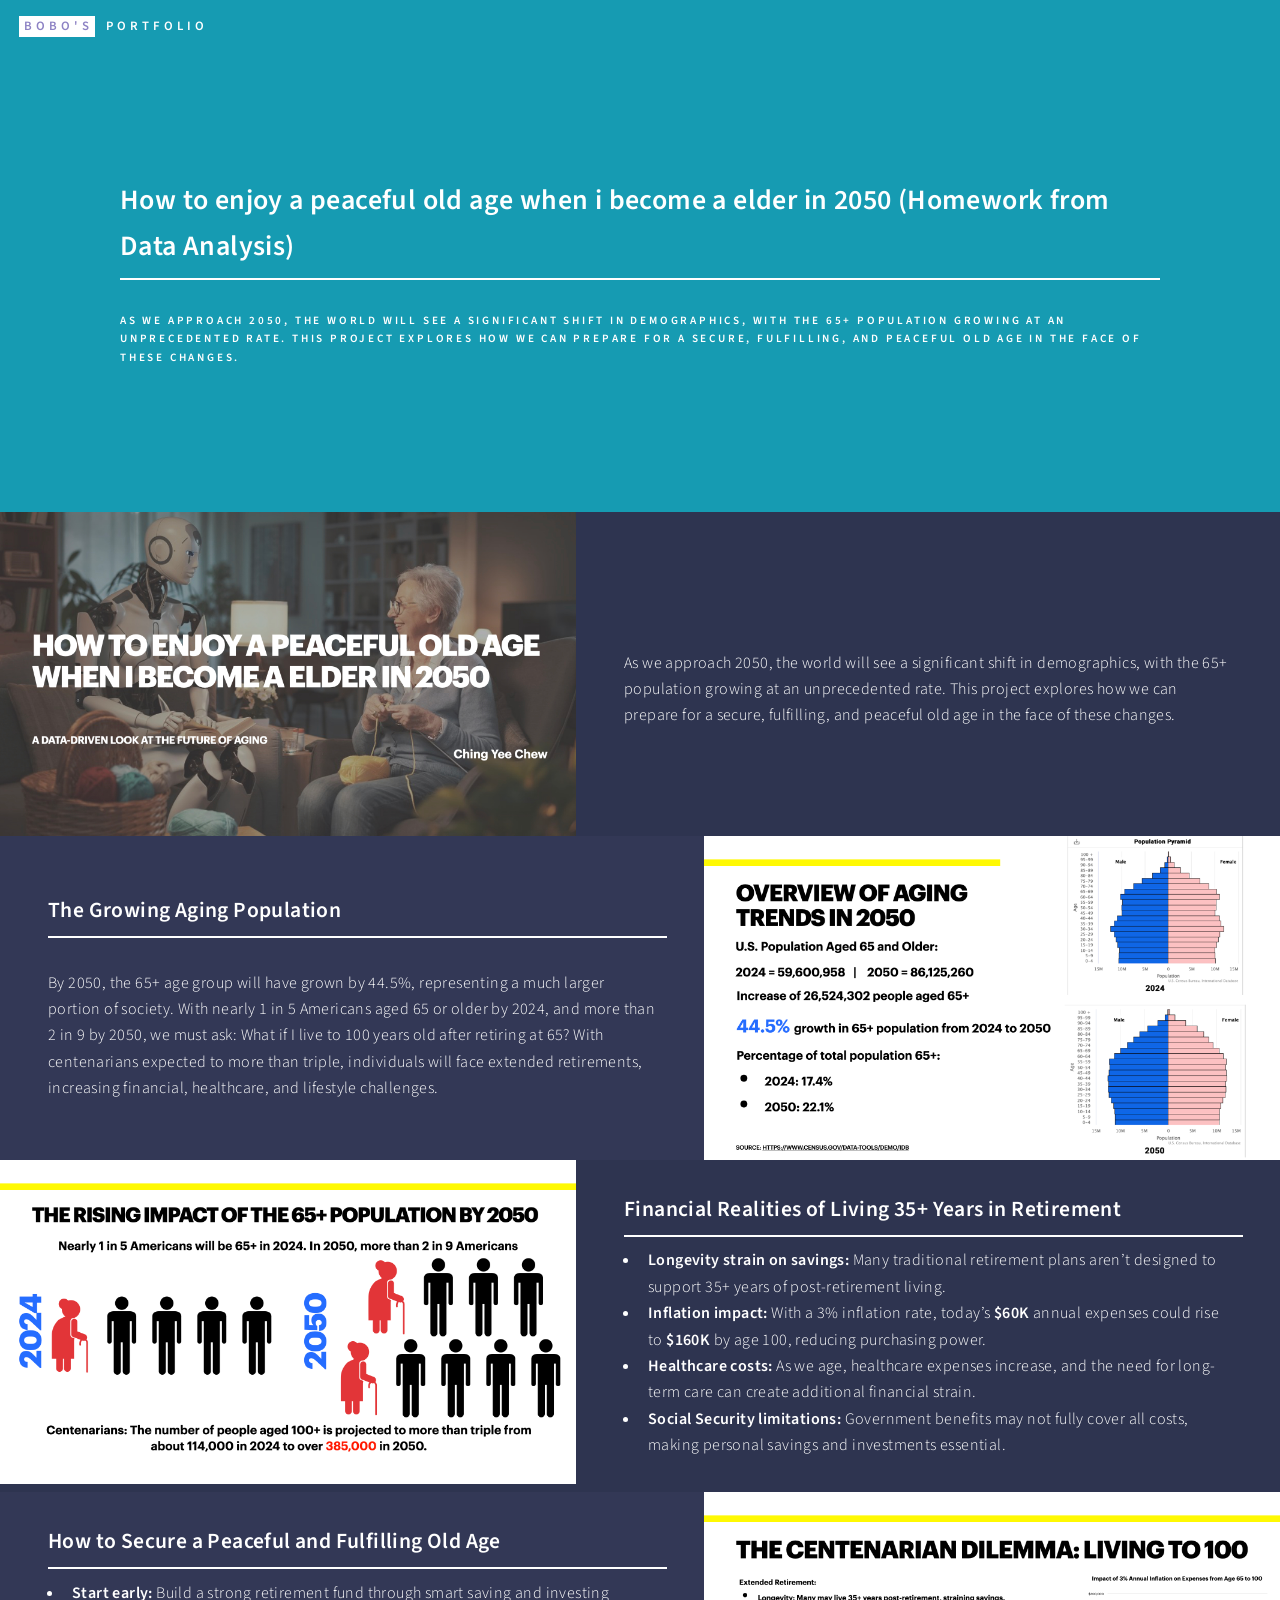
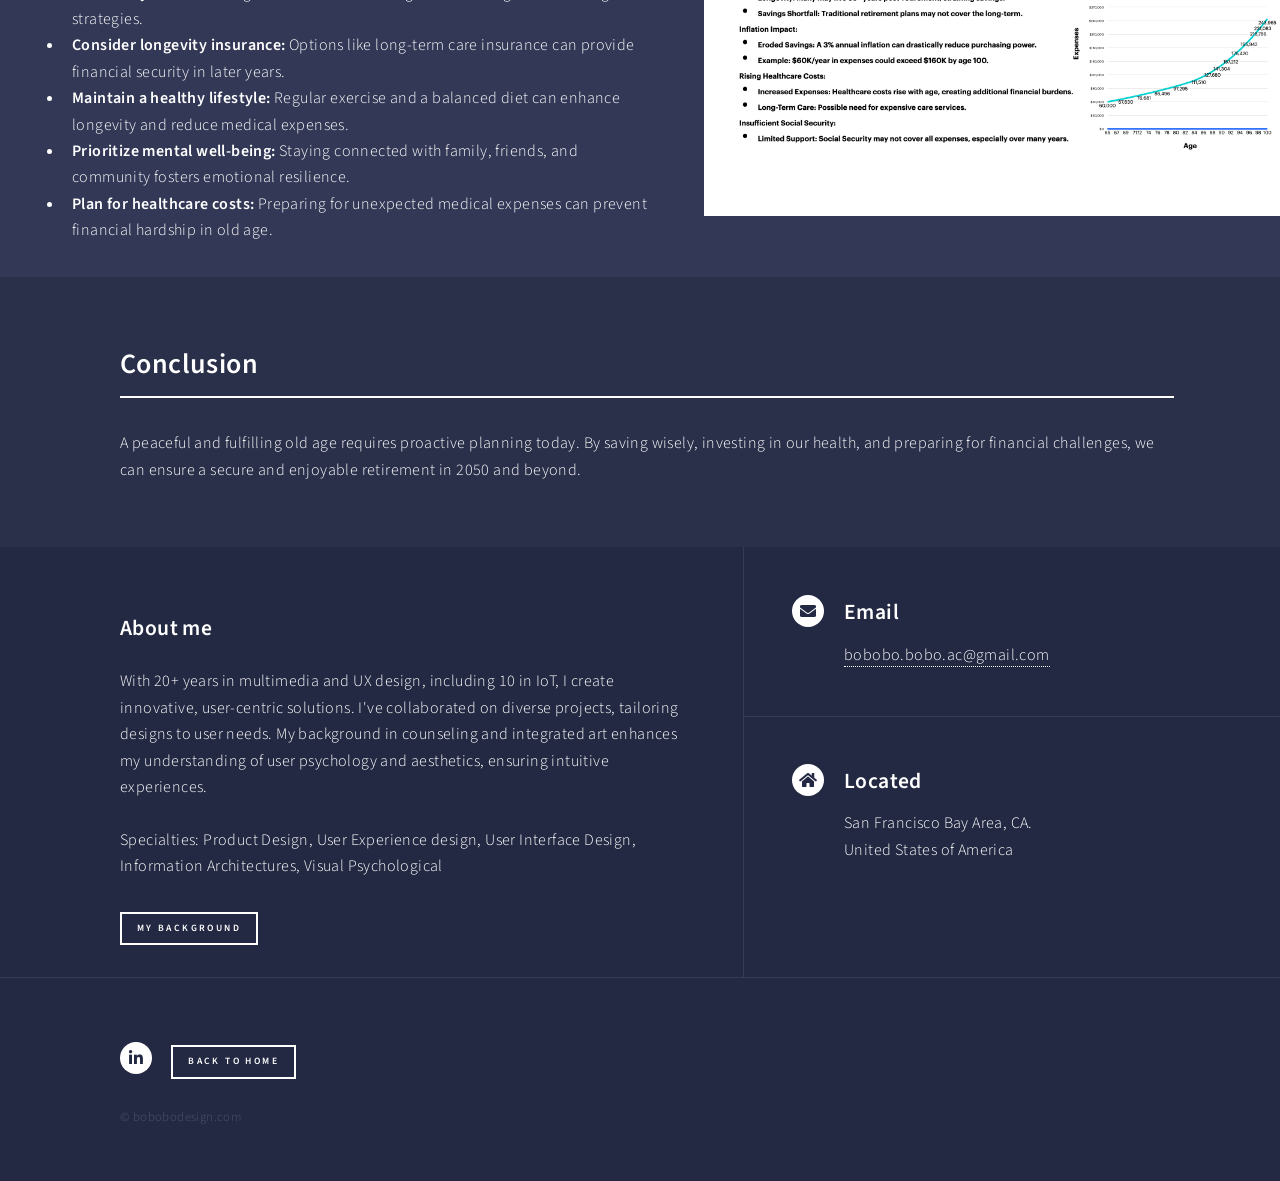
==== commit b701e71c: "Add files via upload" ====
--- a/da1.html
+++ b/da1.html
@@ -58,7 +58,7 @@
 							<section id="two" class="spotlights">
 								<section>
 									<a href="" class="image">
-										<img src="images/da/DA.001.jpeg" alt="" data-position="center center" />
+										<img src="images/da/da.001.jpeg" alt="" data-position="center center" />
 									</a>
 									<div class="content">
 										<div class="inner">
@@ -73,7 +73,7 @@
 								
 								<section>
 									<a href="" class="image">
-										<img src="images/da/DA.002.jpeg" alt="" data-position="25% 25%" />
+										<img src="images/da/da.002.jpeg" alt="" data-position="25% 25%" />
 									</a>
 									<div class="content">
 										<div class="inner">
@@ -93,7 +93,7 @@
 
                                 <section>
 									<a href="" class="image">
-										<img src="images/da/DA.003.jpeg" alt="" data-position="center center" />
+										<img src="images/da/da.003.jpeg" alt="" data-position="center center" />
 									</a>
 									<div class="content">
 										<div class="inner">
@@ -112,7 +112,7 @@
 								
 								<section>
 									<a href="" class="image">
-										<img src="images/da/DA.004.jpeg" alt="" data-position="25% 25%" />
+										<img src="images/da/da.004.jpeg" alt="" data-position="25% 25%" />
 									</a>
 									<div class="content">
 										<div class="inner">
